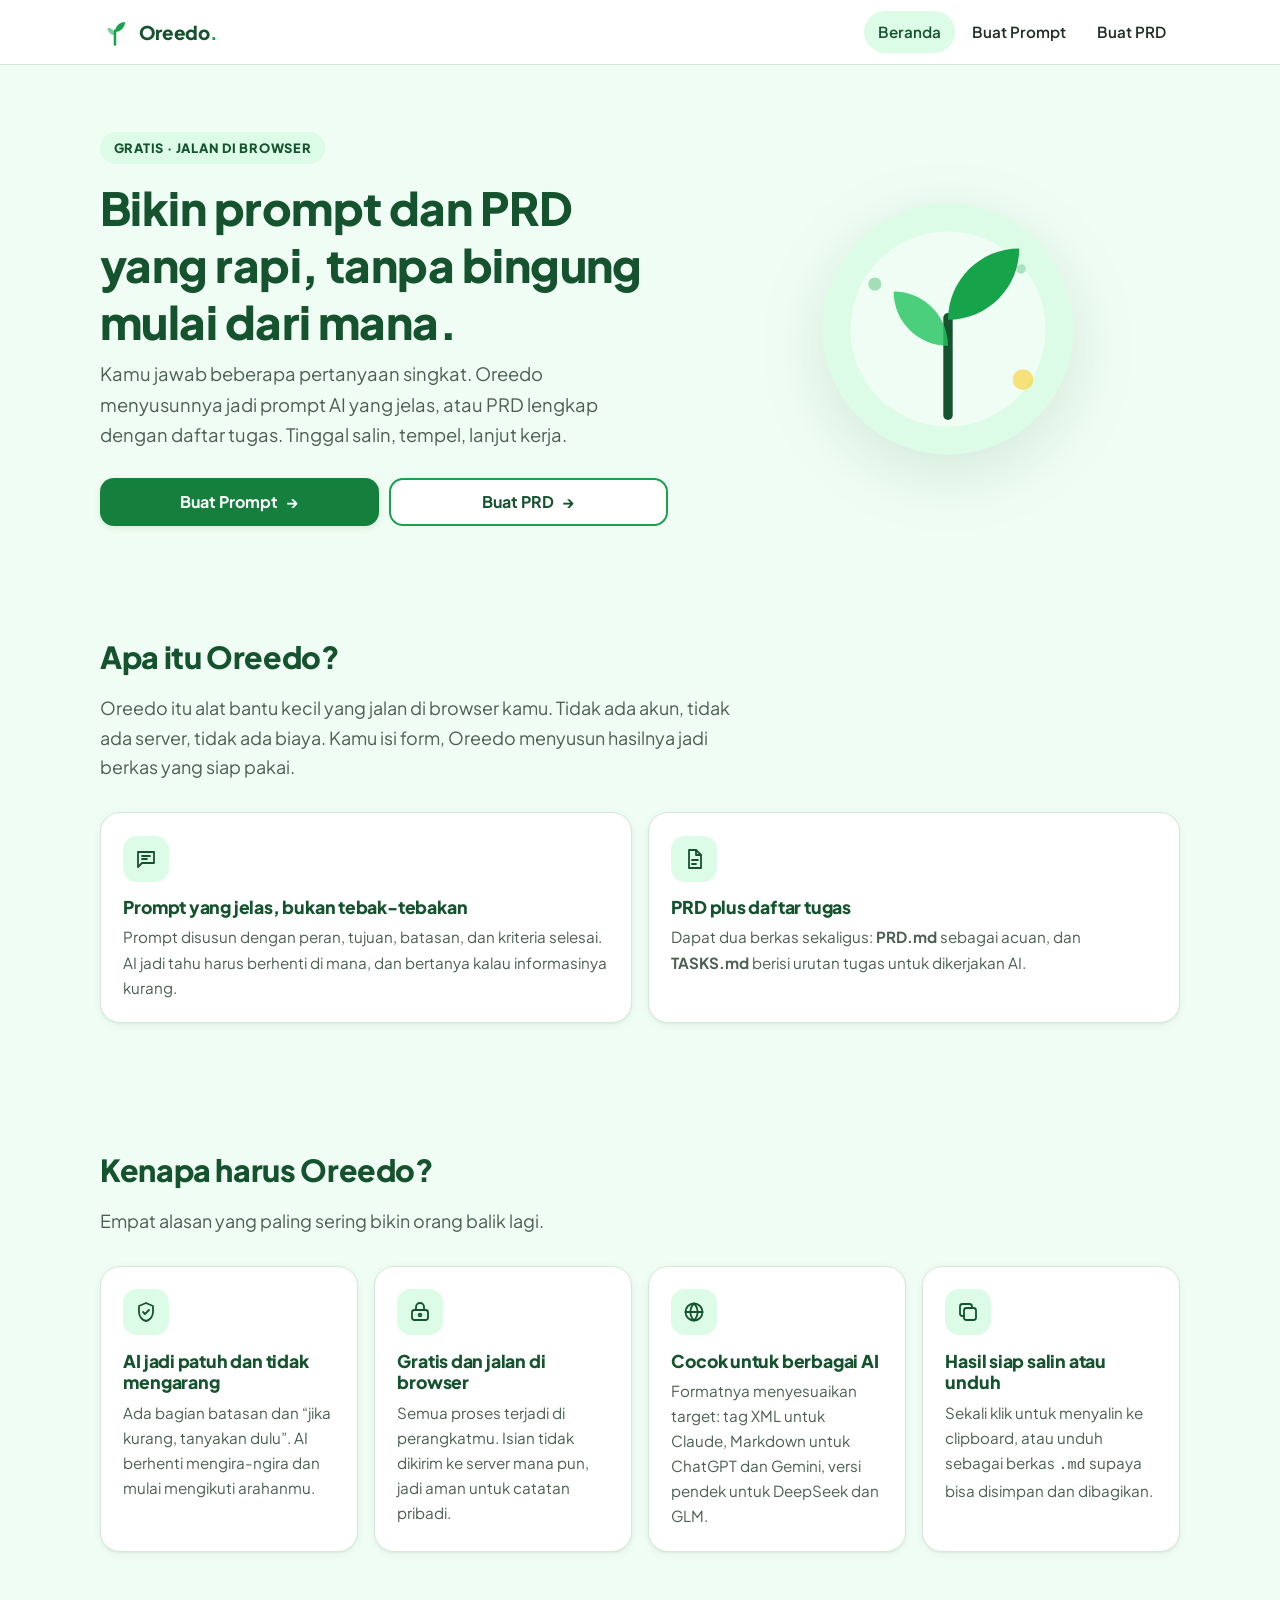
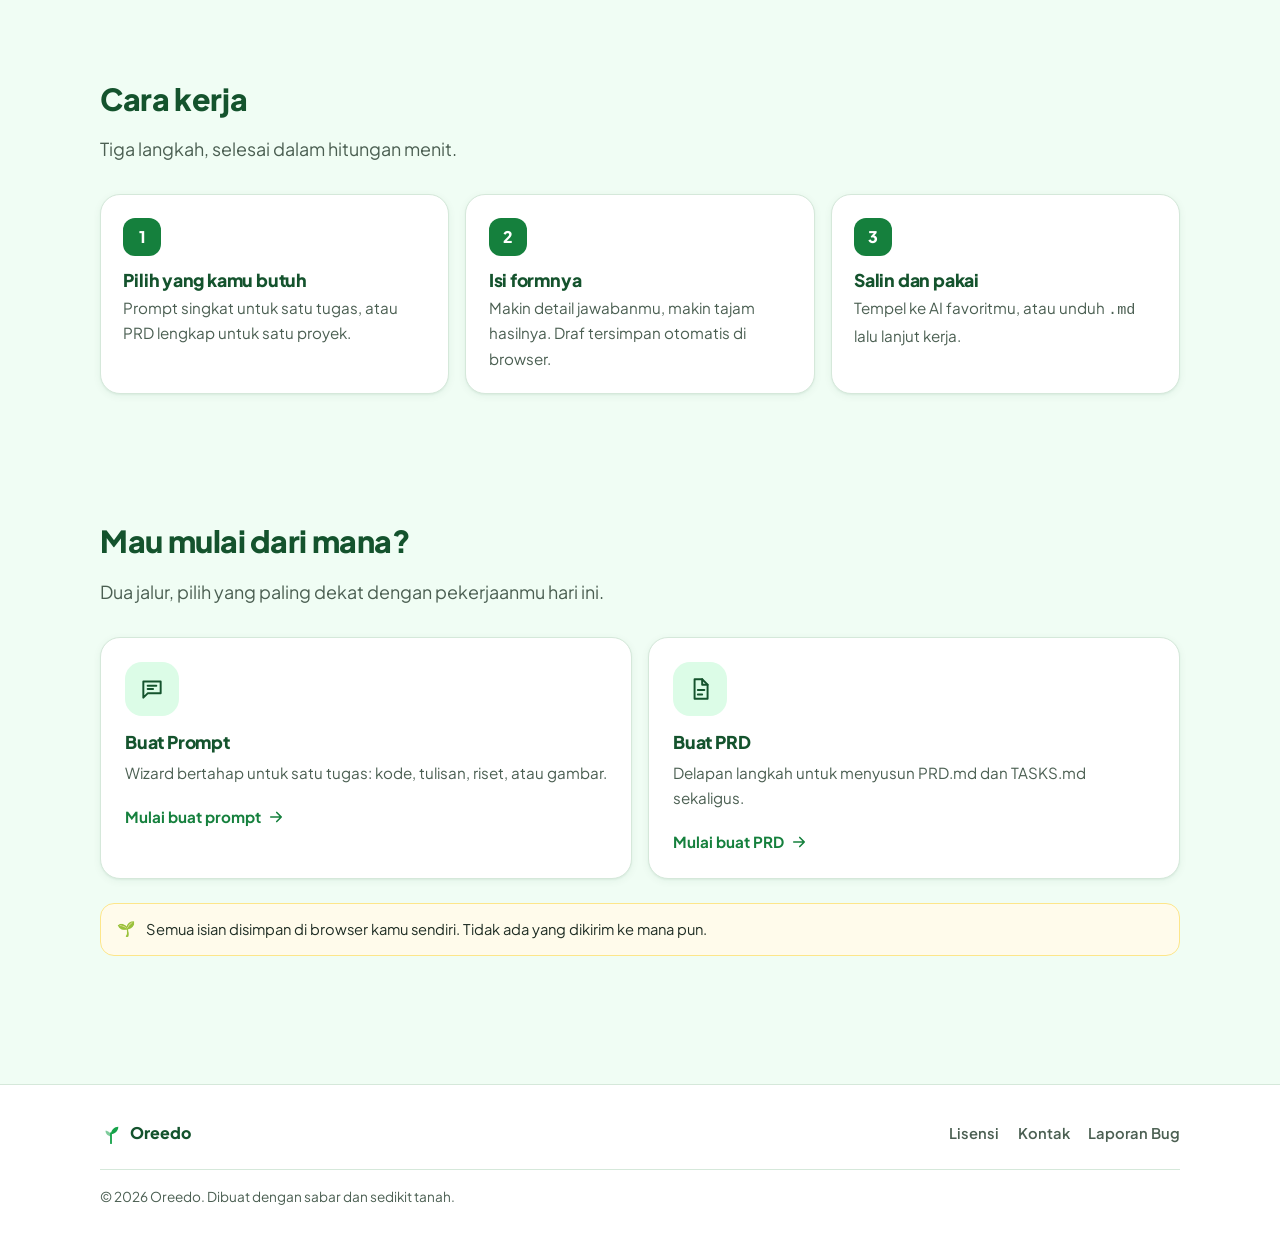
==== index.html @ cb132cd5 "Add files via upload" ====
<!DOCTYPE html>
<html lang="id">
<head>
  <meta charset="UTF-8">
  <meta name="viewport" content="width=device-width, initial-scale=1">
  <title>Oreedo — Mesin Pembuat Prompt AI &amp; PRD</title>
  <meta name="description" content="Oreedo menyusun prompt AI dan PRD lengkap dari jawaban singkatmu. Salin, tempel ke ChatGPT, Claude, Gemini, DeepSeek, atau GLM.">
  <meta name="theme-color" content="#16a34a">
  <meta property="og:title" content="Oreedo — Mesin Pembuat Prompt AI &amp; PRD">
  <meta property="og:description" content="Bikin prompt dan PRD yang rapi, tanpa bingung mulai dari mana.">
  <meta property="og:type" content="website">

  <link rel="preconnect" href="https://fonts.googleapis.com">
  <link rel="preconnect" href="https://fonts.gstatic.com" crossorigin>
  <link href="https://fonts.googleapis.com/css2?family=Plus+Jakarta+Sans:wght@400;600;700;800&display=swap" rel="stylesheet">
  <link rel="stylesheet" href="assets/css/style.css">
</head>
<body>

  <a class="skip-link" href="#main">Lewati ke konten</a>

  <header class="site-header">
    <div class="container header-inner">
      <a class="brand" href="index.html">
        <svg class="brand-mark" viewBox="0 0 24 24" aria-hidden="true" focusable="false">
          <path d="M12 22V11" fill="none" stroke="currentColor" stroke-width="2" stroke-linecap="round"/>
          <path d="M12 12c0-4.42 3.58-8 8-8 0 4.42-3.58 8-8 8Z" fill="currentColor"/>
          <path d="M12 14.5c0-3.31-2.69-6-6-6 0 3.31 2.69 6 6 6Z" fill="currentColor" opacity=".55"/>
        </svg>
        <span class="brand-name">Oreedo<span class="brand-dot">.</span></span>
      </a>

      <button class="nav-toggle" type="button" aria-expanded="false" aria-controls="site-nav" aria-label="Buka menu">
        <svg viewBox="0 0 24 24" width="22" height="22" fill="none" stroke="currentColor" stroke-width="2" stroke-linecap="round" aria-hidden="true" focusable="false">
          <path d="M4 7h16M4 12h16M4 17h16"/>
        </svg>
      </button>

      <nav class="site-nav" id="site-nav" aria-label="Navigasi utama">
        <ul>
          <li><a href="index.html" aria-current="page">Beranda</a></li>
          <li><a href="prompt.html">Buat Prompt</a></li>
          <li><a href="prd.html">Buat PRD</a></li>
        </ul>
      </nav>
    </div>
  </header>

  <main id="main">

    <!-- ============ HERO ============ -->
    <section class="hero">
      <div class="container hero-inner">
        <div>
          <span class="eyebrow">Gratis · Jalan di browser</span>
          <h1>Bikin prompt dan PRD yang rapi, tanpa bingung mulai dari mana.</h1>
          <p class="hero-sub">
            Kamu jawab beberapa pertanyaan singkat. Oreedo menyusunnya jadi prompt AI
            yang jelas, atau PRD lengkap dengan daftar tugas. Tinggal salin, tempel,
            lanjut kerja.
          </p>
          <div class="hero-actions">
            <a class="btn btn-primary" href="prompt.html">
              Buat Prompt
              <span class="btn-arrow" aria-hidden="true">→</span>
            </a>
            <a class="btn btn-secondary" href="prd.html">
              Buat PRD
              <span class="btn-arrow" aria-hidden="true">→</span>
            </a>
          </div>
        </div>

        <div class="hero-art" aria-hidden="true">
          <svg viewBox="0 0 320 320" role="presentation" focusable="false">
            <circle cx="160" cy="160" r="134" fill="#dcfce7"/>
            <circle cx="160" cy="160" r="104" fill="#ffffff" opacity=".55"/>
            <path d="M160 252V148" fill="none" stroke="#14532d" stroke-width="10" stroke-linecap="round"/>
            <path d="M160 150c0-42 34-76 76-76 0 42-34 76-76 76Z" fill="#16a34a"/>
            <path d="M160 178c0-32-26-58-58-58 0 32 26 58 58 58Z" fill="#22c55e" opacity=".8"/>
            <circle cx="240" cy="214" r="11" fill="#facc15" opacity=".55"/>
            <circle cx="82" cy="112" r="7" fill="#16a34a" opacity=".35"/>
            <circle cx="238" cy="96" r="5" fill="#16a34a" opacity=".3"/>
          </svg>
        </div>
      </div>
    </section>

    <!-- ============ APA ITU ============ -->
    <section class="section" id="apa-itu">
      <div class="container">
        <div class="section-head">
          <h2>Apa itu Oreedo?</h2>
          <p class="lead">
            Oreedo itu alat bantu kecil yang jalan di browser kamu. Tidak ada akun,
            tidak ada server, tidak ada biaya. Kamu isi form, Oreedo menyusun hasilnya
            jadi berkas yang siap pakai.
          </p>
        </div>

        <div class="grid grid-2">
          <article class="card">
            <span class="card-icon" aria-hidden="true">
              <svg viewBox="0 0 24 24" width="24" height="24" fill="none" stroke="currentColor" stroke-width="1.8" stroke-linecap="round" stroke-linejoin="round">
                <path d="M4 5h16v11H8l-4 4V5Z"/>
                <path d="M8 9h8M8 12h5"/>
              </svg>
            </span>
            <h3>Prompt yang jelas, bukan tebak-tebakan</h3>
            <p>
              Prompt disusun dengan peran, tujuan, batasan, dan kriteria selesai.
              AI jadi tahu harus berhenti di mana, dan bertanya kalau informasinya kurang.
            </p>
          </article>

          <article class="card">
            <span class="card-icon" aria-hidden="true">
              <svg viewBox="0 0 24 24" width="24" height="24" fill="none" stroke="currentColor" stroke-width="1.8" stroke-linecap="round" stroke-linejoin="round">
                <path d="M7 3h7l5 5v13H7z"/>
                <path d="M14 3v5h5"/>
                <path d="M10 13h6M10 17h4"/>
              </svg>
            </span>
            <h3>PRD plus daftar tugas</h3>
            <p>
              Dapat dua berkas sekaligus: <strong>PRD.md</strong> sebagai acuan, dan
              <strong>TASKS.md</strong> berisi urutan tugas untuk dikerjakan AI.
            </p>
          </article>
        </div>
      </div>
    </section>

    <!-- ============ KENAPA ============ -->
    <section class="section" id="kenapa">
      <div class="container">
        <div class="section-head">
          <h2>Kenapa harus Oreedo?</h2>
          <p class="lead">Empat alasan yang paling sering bikin orang balik lagi.</p>
        </div>

        <div class="grid grid-4">
          <article class="card">
            <span class="card-icon" aria-hidden="true">
              <svg viewBox="0 0 24 24" width="24" height="24" fill="none" stroke="currentColor" stroke-width="1.8" stroke-linecap="round" stroke-linejoin="round">
                <path d="M12 3l7 3v6c0 4.4-3 8.2-7 9-4-.8-7-4.6-7-9V6l7-3Z"/>
                <path d="M9 12l2 2 4-4"/>
              </svg>
            </span>
            <h3>AI jadi patuh dan tidak mengarang</h3>
            <p>
              Ada bagian batasan dan “jika kurang, tanyakan dulu”. AI berhenti mengira-ngira
              dan mulai mengikuti arahanmu.
            </p>
          </article>

          <article class="card">
            <span class="card-icon" aria-hidden="true">
              <svg viewBox="0 0 24 24" width="24" height="24" fill="none" stroke="currentColor" stroke-width="1.8" stroke-linecap="round" stroke-linejoin="round">
                <rect x="4" y="10" width="16" height="10" rx="2.5"/>
                <path d="M8 10V7a4 4 0 0 1 8 0v3"/>
                <circle cx="12" cy="15" r="1.4"/>
              </svg>
            </span>
            <h3>Gratis dan jalan di browser</h3>
            <p>
              Semua proses terjadi di perangkatmu. Isian tidak dikirim ke server mana pun,
              jadi aman untuk catatan pribadi.
            </p>
          </article>

          <article class="card">
            <span class="card-icon" aria-hidden="true">
              <svg viewBox="0 0 24 24" width="24" height="24" fill="none" stroke="currentColor" stroke-width="1.8" stroke-linecap="round" stroke-linejoin="round">
                <circle cx="12" cy="12" r="8.5"/>
                <path d="M3.5 12h17M12 3.5c2.4 2.4 3.6 5.4 3.6 8.5S14.4 18.1 12 20.5c-2.4-2.4-3.6-5.4-3.6-8.5S9.6 5.9 12 3.5Z"/>
              </svg>
            </span>
            <h3>Cocok untuk berbagai AI</h3>
            <p>
              Formatnya menyesuaikan target: tag XML untuk Claude, Markdown untuk ChatGPT
              dan Gemini, versi pendek untuk DeepSeek dan GLM.
            </p>
          </article>

          <article class="card">
            <span class="card-icon" aria-hidden="true">
              <svg viewBox="0 0 24 24" width="24" height="24" fill="none" stroke="currentColor" stroke-width="1.8" stroke-linecap="round" stroke-linejoin="round">
                <rect x="8" y="8" width="12" height="12" rx="2.5"/>
                <path d="M16 8V6.5A2.5 2.5 0 0 0 13.5 4H6.5A2.5 2.5 0 0 0 4 6.5v7A2.5 2.5 0 0 0 6.5 16H8"/>
              </svg>
            </span>
            <h3>Hasil siap salin atau unduh</h3>
            <p>
              Sekali klik untuk menyalin ke clipboard, atau unduh sebagai berkas
              <code>.md</code> supaya bisa disimpan dan dibagikan.
            </p>
          </article>
        </div>
      </div>
    </section>

    <!-- ============ CARA KERJA ============ -->
    <section class="section" id="cara-kerja">
      <div class="container">
        <div class="section-head">
          <h2>Cara kerja</h2>
          <p class="lead">Tiga langkah, selesai dalam hitungan menit.</p>
        </div>

        <ol class="steps">
          <li class="step">
            <span class="step-num" aria-hidden="true">1</span>
            <h3>Pilih yang kamu butuh</h3>
            <p>Prompt singkat untuk satu tugas, atau PRD lengkap untuk satu proyek.</p>
          </li>
          <li class="step">
            <span class="step-num" aria-hidden="true">2</span>
            <h3>Isi formnya</h3>
            <p>Makin detail jawabanmu, makin tajam hasilnya. Draf tersimpan otomatis di browser.</p>
          </li>
          <li class="step">
            <span class="step-num" aria-hidden="true">3</span>
            <h3>Salin dan pakai</h3>
            <p>Tempel ke AI favoritmu, atau unduh <code>.md</code> lalu lanjut kerja.</p>
          </li>
        </ol>
      </div>
    </section>

    <!-- ============ PILIHAN ============ -->
    <section class="section" id="mulai">
      <div class="container">
        <div class="section-head">
          <h2>Mau mulai dari mana?</h2>
          <p class="lead">Dua jalur, pilih yang paling dekat dengan pekerjaanmu hari ini.</p>
        </div>

        <div class="grid grid-2">
          <a class="choice-card" href="prompt.html">
            <span class="choice-icon" aria-hidden="true">
              <svg viewBox="0 0 24 24" width="26" height="26" fill="none" stroke="currentColor" stroke-width="1.8" stroke-linecap="round" stroke-linejoin="round">
                <path d="M4 5h16v11H8l-4 4V5Z"/>
                <path d="M8 9h8M8 12h5"/>
              </svg>
            </span>
            <h3>Buat Prompt</h3>
            <p>Wizard bertahap untuk satu tugas: kode, tulisan, riset, atau gambar.</p>
            <span class="choice-cta">
              Mulai buat prompt
              <svg viewBox="0 0 24 24" width="18" height="18" fill="none" stroke="currentColor" stroke-width="2.2" stroke-linecap="round" stroke-linejoin="round" aria-hidden="true">
                <path d="M5 12h14M13 6l6 6-6 6"/>
              </svg>
            </span>
          </a>

          <a class="choice-card" href="prd.html">
            <span class="choice-icon" aria-hidden="true">
              <svg viewBox="0 0 24 24" width="26" height="26" fill="none" stroke="currentColor" stroke-width="1.8" stroke-linecap="round" stroke-linejoin="round">
                <path d="M7 3h7l5 5v13H7z"/>
                <path d="M14 3v5h5"/>
                <path d="M10 13h6M10 17h4"/>
              </svg>
            </span>
            <h3>Buat PRD</h3>
            <p>Delapan langkah untuk menyusun PRD.md dan TASKS.md sekaligus.</p>
            <span class="choice-cta">
              Mulai buat PRD
              <svg viewBox="0 0 24 24" width="18" height="18" fill="none" stroke="currentColor" stroke-width="2.2" stroke-linecap="round" stroke-linejoin="round" aria-hidden="true">
                <path d="M5 12h14M13 6l6 6-6 6"/>
              </svg>
            </span>
          </a>
        </div>

        <div class="notice notice-info mt-2">
          <span class="notice-icon" aria-hidden="true">🌱</span>
          <p>
            Semua isian disimpan di browser kamu sendiri. Tidak ada yang dikirim ke mana pun.
          </p>
        </div>
      </div>
    </section>

  </main>

  <footer class="site-footer">
    <div class="container footer-inner">
      <span class="footer-brand">
        <svg class="brand-mark" viewBox="0 0 24 24" aria-hidden="true" focusable="false">
          <path d="M12 22V11" fill="none" stroke="currentColor" stroke-width="2" stroke-linecap="round"/>
          <path d="M12 12c0-4.42 3.58-8 8-8 0 4.42-3.58 8-8 8Z" fill="currentColor"/>
          <path d="M12 14.5c0-3.31-2.69-6-6-6 0 3.31 2.69 6 6 6Z" fill="currentColor" opacity=".55"/>
        </svg>
        Oreedo
      </span>

      <ul class="footer-links">
        <li><a href="lisensi.html">Lisensi</a></li>
        <li><a href="kontak.html">Kontak</a></li>
        <li><a href="bug.html">Laporan Bug</a></li>
      </ul>

      <p class="footer-meta">
        &copy; <span data-year>2025</span> Oreedo. Dibuat dengan sabar dan sedikit tanah.
      </p>
    </div>
  </footer>

  <script src="assets/js/common.js" defer></script>
</body>
</html>
---- assets/css/style.css ----
/* =========================================================
   Oreedo — assets/css/style.css
   Satu stylesheet untuk seluruh halaman.
   ========================================================= */

/* ---------- 1. Token ---------- */
:root {
  /* Palet */
  --green: #16a34a;
  --green-dark: #14532d;
  --green-deep: #15803d;      /* hijau untuk latar tombol (kontras teks putih) */
  --green-light: #dcfce7;
  --bg: #f0fdf4;
  --white: #ffffff;
  --text: #1f2d24;
  --cream: #fffbeb;

  /* Turunan */
  --text-muted: #4b5f52;
  --border: #d5e8da;
  --border-strong: #b9dcc4;
  --danger: #b91c1c;
  --warn-bg: #fff7ed;
  --warn-border: #fed7aa;
  --warn-text: #7c2d12;

  /* Bayangan kehijauan */
  --shadow-sm: 0 1px 2px rgba(20, 83, 45, .06), 0 2px 8px rgba(20, 83, 45, .06);
  --shadow-md: 0 4px 10px rgba(20, 83, 45, .08), 0 10px 26px rgba(20, 83, 45, .10);
  --shadow-lg: 0 10px 24px rgba(20, 83, 45, .12), 0 26px 48px rgba(20, 83, 45, .12);

  /* Sudut & gerak */
  --radius-sm: 10px;
  --radius: 14px;
  --radius-lg: 20px;
  --radius-pill: 999px;
  --ease: 200ms ease;

  /* Tata letak */
  --max: 1120px;
  --header-h: 64px;

  --font: "Plus Jakarta Sans", "Nunito", system-ui, -apple-system,
          "Segoe UI", Roboto, "Helvetica Neue", Arial, sans-serif;
  --mono: ui-monospace, SFMono-Regular, Menlo, Consolas, "Liberation Mono", monospace;
}

/* ---------- 2. Reset & dasar ---------- */
*, *::before, *::after { box-sizing: border-box; }

html {
  -webkit-text-size-adjust: 100%;
  scroll-behavior: smooth;
}

body {
  margin: 0;
  font-family: var(--font);
  font-size: 16px;
  line-height: 1.65;
  color: var(--text);
  background: var(--bg);
  -webkit-font-smoothing: antialiased;
  -moz-osx-font-smoothing: grayscale;
  overflow-wrap: break-word;
}

img, svg { max-width: 100%; }
img { height: auto; }

h1, h2, h3, h4 {
  margin: 0 0 .55em;
  color: var(--green-dark);
  font-weight: 800;
  line-height: 1.25;
  letter-spacing: -.012em;
}
h1 { font-size: clamp(1.75rem, 5.2vw, 2.85rem); }
h2 { font-size: clamp(1.35rem, 3.4vw, 1.9rem); }
h3 { font-size: 1.1rem; }
h4 { font-size: 1rem; }

p { margin: 0 0 1em; }
p:last-child { margin-bottom: 0; }

a {
  color: var(--green-deep);
  text-decoration: underline;
  text-decoration-thickness: 1px;
  text-decoration-color: rgba(22, 163, 74, .4);
  text-underline-offset: 3px;
  transition: color var(--ease), text-decoration-color var(--ease);
}
a:hover { text-decoration-color: currentColor; }

ul, ol { margin: 0 0 1em; padding-left: 1.25em; }

hr {
  border: 0;
  border-top: 1px solid var(--border);
  margin: 2rem 0;
}

:focus-visible {
  outline: 3px solid var(--green);
  outline-offset: 3px;
  border-radius: 6px;
}

::selection {
  background: var(--green-light);
  color: var(--green-dark);
}

/* ---------- 3. Utilitas ---------- */
.container {
  width: 100%;
  max-width: var(--max);
  margin: 0 auto;
  padding: 0 20px;
}
@media (max-width: 420px) {
  .container { padding: 0 16px; }
}

.sr-only {
  position: absolute;
  width: 1px; height: 1px;
  padding: 0; margin: -1px;
  overflow: hidden;
  clip: rect(0 0 0 0);
  white-space: nowrap;
  border: 0;
}

.skip-link {
  position: absolute;
  left: 12px;
  top: -60px;
  z-index: 999;
  padding: .7rem 1.1rem;
  background: var(--green-deep);
  color: #fff;
  font-weight: 700;
  border-radius: var(--radius-sm);
  text-decoration: none;
  transition: top var(--ease);
}
.skip-link:focus {
  top: 12px;
  color: #fff;
}

.text-center { text-align: center; }
.text-muted { color: var(--text-muted); }
.lead {
  font-size: clamp(1rem, 2.1vw, 1.12rem);
  color: var(--text-muted);
  max-width: 62ch;
}
.mt-0 { margin-top: 0; }
.mt-1 { margin-top: .75rem; }
.mt-2 { margin-top: 1.5rem; }
.mb-0 { margin-bottom: 0; }
.mb-1 { margin-bottom: .75rem; }
.mb-2 { margin-bottom: 1.5rem; }
.stack > * + * { margin-top: 1rem; }
.hidden { display: none !important; }

/* ---------- 4. Header & navigasi ---------- */
.site-header {
  position: sticky;
  top: 0;
  z-index: 80;
  background: rgba(255, 255, 255, .92);
  backdrop-filter: saturate(140%) blur(10px);
  -webkit-backdrop-filter: saturate(140%) blur(10px);
  border-bottom: 1px solid var(--border);
}

.header-inner {
  display: flex;
  align-items: center;
  justify-content: space-between;
  gap: 16px;
  min-height: var(--header-h);
}

.brand {
  display: inline-flex;
  align-items: center;
  gap: .55rem;
  font-size: 1.18rem;
  font-weight: 800;
  letter-spacing: -.02em;
  color: var(--green-dark);
  text-decoration: none;
  padding: .25rem 0;
  transition: transform var(--ease);
}
.brand:hover { transform: translateY(-1px); }

.brand-mark {
  width: 30px;
  height: 30px;
  flex: none;
  color: var(--green);
}
.brand-name { line-height: 1; }
.brand-dot { color: var(--green); }

.site-nav ul {
  display: flex;
  align-items: center;
  gap: .25rem;
  list-style: none;
  margin: 0;
  padding: 0;
}
.site-nav a {
  display: block;
  padding: .5rem .85rem;
  border-radius: var(--radius-pill);
  color: var(--text);
  font-size: .95rem;
  font-weight: 600;
  text-decoration: none;
  transition: background-color var(--ease), color var(--ease), transform var(--ease);
}
.site-nav a:hover {
  background: var(--green-light);
  color: var(--green-dark);
  transform: translateY(-1px);
}
.site-nav a[aria-current="page"] {
  background: var(--green-light);
  color: var(--green-dark);
}

.nav-toggle {
  display: none;
  align-items: center;
  justify-content: center;
  width: 44px;
  height: 44px;
  padding: 0;
  border: 1.5px solid var(--border);
  border-radius: 12px;
  background: var(--white);
  color: var(--green-dark);
  cursor: pointer;
  transition: background-color var(--ease), border-color var(--ease), transform var(--ease);
}
.nav-toggle:hover { background: var(--green-light); border-color: var(--green); }
.nav-toggle:active { transform: scale(.95); }

@media (max-width: 760px) {
  .nav-toggle { display: inline-flex; }

  .site-nav {
    position: absolute;
    top: 100%;
    left: 0;
    right: 0;
    display: none;
    padding: .6rem 16px 1rem;
    background: var(--white);
    border-bottom: 1px solid var(--border);
    box-shadow: var(--shadow-md);
  }
  .site-nav.is-open { display: block; }
  .site-nav ul { flex-direction: column; align-items: stretch; gap: .15rem; }
  .site-nav a { padding: .75rem .9rem; border-radius: 12px; font-size: 1rem; }
}

/* ---------- 5. Tombol ---------- */
.btn {
  position: relative;
  display: inline-flex;
  align-items: center;
  justify-content: center;
  gap: .5rem;
  padding: .8rem 1.35rem;
  font-family: inherit;
  font-size: 1rem;
  font-weight: 700;
  line-height: 1.2;
  text-align: center;
  text-decoration: none;
  border: 2px solid transparent;
  border-radius: var(--radius);
  background: var(--green-deep);
  color: #fff;
  cursor: pointer;
  box-shadow: 0 2px 6px rgba(20, 83, 45, .12);
  transition: transform var(--ease), box-shadow var(--ease),
              background-color var(--ease), border-color var(--ease),
              color var(--ease);
}
.btn:hover {
  transform: translateY(-2px);
  box-shadow: var(--shadow-md);
}
.btn:active {
  transform: translateY(0) scale(.97);
  box-shadow: var(--shadow-sm);
}
.btn:focus-visible {
  outline: 3px solid var(--green);
  outline-offset: 3px;
}
.btn[disabled],
.btn[aria-disabled="true"] {
  opacity: .5;
  cursor: not-allowed;
  transform: none;
  box-shadow: none;
}

.btn-arrow {
  display: inline-block;
  transition: transform var(--ease);
}
.btn-primary:hover .btn-arrow,
.btn-primary:focus-visible .btn-arrow {
  transform: translateX(4px);
}

.btn-secondary {
  background-color: var(--white);
  background-image: linear-gradient(var(--green-light), var(--green-light));
  background-repeat: no-repeat;
  background-position: left center;
  background-size: 0% 100%;
  color: var(--green-dark);
  border-color: var(--green);
  box-shadow: none;
  transition: transform var(--ease), box-shadow var(--ease),
              background-size 300ms ease, color var(--ease);
}
.btn-secondary:hover {
  background-size: 100% 100%;
  box-shadow: var(--shadow-md);
}

.btn-ghost {
  background: transparent;
  color: var(--green-dark);
  box-shadow: none;
}
.btn-ghost:hover {
  background: var(--green-light);
  box-shadow: none;
}

.btn-sm {
  padding: .52rem .9rem;
  font-size: .875rem;
  border-radius: 11px;
  gap: .35rem;
}

.btn-block { width: 100%; }

.btn-group,
.hero-actions,
.toolbar {
  display: flex;
  flex-wrap: wrap;
  gap: .65rem;
}

/* ---------- 6. Kartu ---------- */
.card {
  background: var(--white);
  border: 1px solid var(--border);
  border-radius: var(--radius-lg);
  padding: 1.4rem;
  box-shadow: var(--shadow-sm);
  transition: transform var(--ease), box-shadow var(--ease), border-color var(--ease);
}

.card h3 { margin-bottom: .4rem; }
.card p { color: var(--text-muted); font-size: .95rem; }

.card-icon {
  display: inline-grid;
  place-items: center;
  width: 46px;
  height: 46px;
  margin-bottom: .9rem;
  border-radius: var(--radius);
  background: var(--green-light);
  color: var(--green-dark);
  transition: transform var(--ease);
}

@keyframes oreedo-wiggle {
  0%, 100% { transform: rotate(0deg); }
  25%      { transform: rotate(-8deg); }
  75%      { transform: rotate(8deg); }
}

.choice-card {
  display: flex;
  flex-direction: column;
  gap: .45rem;
  padding: 1.5rem;
  color: inherit;
  text-decoration: none;
  background: var(--white);
  border: 1.5px solid var(--border);
  border-radius: var(--radius-lg);
  box-shadow: var(--shadow-sm);
  transition: transform var(--ease), box-shadow var(--ease), border-color var(--ease);
}
.choice-card h3 { margin: 0; }
.choice-card p {
  margin: 0;
  color: var(--text-muted);
  font-size: .95rem;
}
.choice-card .choice-icon {
  display: inline-grid;
  place-items: center;
  width: 54px;
  height: 54px;
  margin-bottom: .5rem;
  border-radius: 17px;
  background: var(--green-light);
  color: var(--green-dark);
  transform-origin: 50% 60%;
}
.choice-card .choice-cta {
  display: inline-flex;
  align-items: center;
  gap: .4rem;
  margin-top: .75rem;
  font-weight: 700;
  font-size: .95rem;
  color: var(--green-deep);
}
.choice-card .choice-cta svg { transition: transform var(--ease); }

.choice-card:hover,
.choice-card:focus-visible {
  transform: translateY(-4px);
  border-color: var(--green);
  box-shadow: var(--shadow-lg);
}
.choice-card:hover .choice-icon,
.choice-card:focus-visible .choice-icon {
  animation: oreedo-wiggle 600ms ease-in-out;
}
.choice-card:hover .choice-cta svg,
.choice-card:focus-visible .choice-cta svg {
  transform: translateX(4px);
}

/* ---------- 7. Grid ---------- */
.grid { display: grid; gap: 1rem; }
.grid-2, .grid-4 { grid-template-columns: 1fr; }

@media (min-width: 640px) {
  .grid-2 { grid-template-columns: repeat(2, minmax(0, 1fr)); }
  .grid-4 { grid-template-columns: repeat(2, minmax(0, 1fr)); }
}
@media (min-width: 980px) {
  .grid-4 { grid-template-columns: repeat(4, minmax(0, 1fr)); }
}

/* ---------- 8. Seksi & hero ---------- */
.section { padding: clamp(2.4rem, 6vw, 4rem) 0; }
.section-tight { padding: clamp(1.6rem, 4vw, 2.4rem) 0; }

.section-head {
  max-width: 660px;
  margin-bottom: 1.9rem;
}
.section-head p { color: var(--text-muted); margin-bottom: 0; }

.hero { padding: clamp(2.2rem, 6.5vw, 4.2rem) 0 clamp(2rem, 5vw, 3rem); }

.hero-inner {
  display: grid;
  gap: 2rem;
  align-items: center;
}
@media (min-width: 900px) {
  .hero-inner { grid-template-columns: 1.1fr .9fr; gap: 3rem; }
}

.hero h1 { margin-bottom: .6rem; }
.hero-sub {
  font-size: clamp(1rem, 2.2vw, 1.15rem);
  color: var(--text-muted);
  max-width: 54ch;
}
.hero-actions { margin-top: 1.7rem; }
.hero-actions .btn { flex: 1 1 200px; }

.hero-art {
  max-width: 380px;
  margin: 0 auto;
  filter: drop-shadow(0 18px 32px rgba(20, 83, 45, .12));
}
.hero-art svg { width: 100%; height: auto; display: block; }
@media (max-width: 899px) {
  .hero-art { max-width: 260px; }
}

.eyebrow {
  display: inline-block;
  margin-bottom: .9rem;
  padding: .35rem .85rem;
  font-size: .8rem;
  font-weight: 800;
  letter-spacing: .06em;
  text-transform: uppercase;
  color: var(--green-dark);
  background: var(--green-light);
  border-radius: var(--radius-pill);
}

/* ---------- 9. Langkah ---------- */
.steps {
  display: grid;
  gap: 1rem;
  margin: 0;
  padding: 0;
  list-style: none;
}
@media (min-width: 820px) {
  .steps { grid-template-columns: repeat(3, minmax(0, 1fr)); }
}
.step {
  padding: 1.4rem;
  background: var(--white);
  border: 1px solid var(--border);
  border-radius: var(--radius-lg);
  box-shadow: var(--shadow-sm);
  transition: transform var(--ease), box-shadow var(--ease), border-color var(--ease);
}
.step:hover {
  transform: translateY(-2px);
  border-color: var(--border-strong);
  box-shadow: var(--shadow-md);
}
.step-num {
  display: inline-grid;
  place-items: center;
  width: 38px;
  height: 38px;
  margin-bottom: .8rem;
  font-weight: 800;
  color: #fff;
  background: var(--green-deep);
  border-radius: 12px;
}
.step h3 { margin-bottom: .3rem; }
.step p { color: var(--text-muted); font-size: .95rem; }

/* ---------- 10. Form ---------- */
.form-grid {
  display: grid;
  gap: 1.15rem;
}

.field {
  display: flex;
  flex-direction: column;
  gap: .38rem;
}

.field > label,
.field-label {
  font-weight: 700;
  font-size: .97rem;
  color: var(--green-dark);
}

.req { color: var(--danger); font-weight: 800; }

.hint {
  font-size: .855rem;
  line-height: 1.55;
  color: var(--text-muted);
}

.input,
.textarea,
.select {
  width: 100%;
  padding: .72rem .85rem;
  font-family: inherit;
  font-size: 1rem;
  line-height: 1.55;
  color: var(--text);
  background: var(--white);
  border: 1.5px solid var(--border);
  border-radius: 12px;
  transition: border-color var(--ease), box-shadow var(--ease), background-color var(--ease);
}
.input::placeholder,
.textarea::placeholder { color: #8fa398; }

.input:hover,
.textarea:hover,
.select:hover { border-color: var(--border-strong); }

.input:focus,
.textarea:focus,
.select:focus {
  outline: none;
  border-color: var(--green);
  box-shadow: 0 0 0 4px rgba(22, 163, 74, .16);
}

.textarea {
  min-height: 110px;
  resize: vertical;
}
.textarea-tall { min-height: 160px; }

.select {
  appearance: none;
  -webkit-appearance: none;
  padding-right: 2.4rem;
  background-image: url("data:image/svg+xml,%3Csvg xmlns='http://www.w3.org/2000/svg' viewBox='0 0 24 24' fill='none' stroke='%2314532d' stroke-width='2' stroke-linecap='round' stroke-linejoin='round'%3E%3Cpath d='M6 9l6 6 6-6'/%3E%3C/svg%3E");
  background-repeat: no-repeat;
  background-position: right .8rem center;
  background-size: 18px 18px;
}

.field.has-error .input,
.field.has-error .textarea,
.field.has-error .select {
  border-color: var(--danger);
  box-shadow: 0 0 0 4px rgba(185, 28, 28, .12);
}
.field-error {
  font-size: .85rem;
  font-weight: 600;
  color: var(--danger);
}

/* Chip pilihan (radio/checkbox bergaya kartu) */
.chip-grid {
  display: grid;
  grid-template-columns: repeat(2, minmax(0, 1fr));
  gap: .6rem;
}
@media (min-width: 640px) {
  .chip-grid { grid-template-columns: repeat(4, minmax(0, 1fr)); }
}
.chip-grid.cols-2 { grid-template-columns: repeat(2, minmax(0, 1fr)); }
.chip-grid.cols-3 { grid-template-columns: repeat(2, minmax(0, 1fr)); }
@media (min-width: 640px) {
  .chip-grid.cols-3 { grid-template-columns: repeat(3, minmax(0, 1fr)); }
}

.chip { position: relative; display: block; }
.chip input {
  position: absolute;
  inset: 0;
  width: 100%;
  height: 100%;
  margin: 0;
  opacity: 0;
  cursor: pointer;
}
.chip .chip-face {
  display: flex;
  align-items: center;
  justify-content: center;
  gap: .4rem;
  min-height: 100%;
  padding: .75rem .55rem;
  font-size: .9rem;
  font-weight: 700;
  text-align: center;
  color: var(--text-muted);
  background: var(--white);
  border: 1.5px solid var(--border);
  border-radius: var(--radius);
  transition: transform var(--ease), border-color var(--ease),
              background-color var(--ease), color var(--ease), box-shadow var(--ease);
}
.chip:hover .chip-face {
  transform: translateY(-2px);
  border-color: var(--green);
  color: var(--green-dark);
  box-shadow: var(--shadow-sm);
}
.chip input:checked + .chip-face {
  color: var(--green-dark);
  background: var(--green-light);
  border-color: var(--green);
  box-shadow: var(--shadow-sm);
}
.chip input:focus-visible + .chip-face {
  outline: 3px solid var(--green);
  outline-offset: 2px;
}

/* ---------- 11. Wizard ---------- */
.wizard { display: grid; gap: 1.25rem; }

.wizard-progress {
  display: grid;
  gap: .45rem;
}
.progress-track {
  height: 9px;
  background: var(--green-light);
  border-radius: var(--radius-pill);
  overflow: hidden;
}
.progress-fill {
  width: 0;
  height: 100%;
  background: linear-gradient(90deg, #22c55e, var(--green-deep));
  border-radius: var(--radius-pill);
  transition: width 320ms ease;
}
.progress-meta {
  display: flex;
  flex-wrap: wrap;
  gap: .25rem 1rem;
  justify-content: space-between;
  font-size: .85rem;
  font-weight: 600;
  color: var(--text-muted);
}

@keyframes oreedo-fade-in {
  from { opacity: 0; transform: translateY(8px); }
  to   { opacity: 1; transform: none; }
}

.step-panel { display: none; }
.step-panel.is-active {
  display: block;
  animation: oreedo-fade-in 260ms ease both;
}

.step-panel .step-title {
  margin-bottom: .2rem;
  font-size: 1.25rem;
}
.step-panel .step-desc {
  margin-bottom: 1.3rem;
  color: var(--text-muted);
  font-size: .95rem;
}

.wizard-nav {
  display: flex;
  flex-wrap: wrap;
  align-items: center;
  gap: .6rem;
  margin-top: 1.4rem;
  padding-top: 1.2rem;
  border-top: 1px solid var(--border);
}
.wizard-nav .spacer { flex: 1 1 auto; }

/* ---------- 12. Tab ---------- */
.tabs {
  display: flex;
  flex-wrap: wrap;
  gap: .4rem;
  margin-bottom: 1rem;
  padding-bottom: .55rem;
  border-bottom: 1px solid var(--border);
}
.tab {
  padding: .55rem 1.05rem;
  font-family: inherit;
  font-size: .93rem;
  font-weight: 700;
  color: var(--text-muted);
  background: transparent;
  border: 1.5px solid transparent;
  border-radius: var(--radius-pill);
  cursor: pointer;
  transition: background-color var(--ease), color var(--ease), transform var(--ease);
}
.tab:hover {
  color: var(--green-dark);
  background: var(--green-light);
  transform: translateY(-1px);
}
.tab[aria-selected="true"] {
  color: #fff;
  background: var(--green-deep);
  border-color: var(--green-deep);
}
.tab-panel { display: none; }
.tab-panel.is-active {
  display: block;
  animation: oreedo-fade-in 220ms ease both;
}

/* ---------- 13. Output ---------- */
.output {
  background: var(--white);
  border: 1px solid var(--border);
  border-radius: var(--radius);
  box-shadow: var(--shadow-sm);
  overflow: hidden;
}
.output-head {
  display: flex;
  flex-wrap: wrap;
  align-items: center;
  justify-content: space-between;
  gap: .5rem;
  padding: .7rem .9rem;
  background: var(--green-light);
  border-bottom: 1px solid var(--border);
}
.output-title {
  font-size: .9rem;
  font-weight: 800;
  color: var(--green-dark);
  margin: 0;
}
.output pre {
  margin: 0;
  padding: 1rem;
  max-height: 62vh;
  overflow: auto;
  font-family: var(--mono);
  font-size: .84rem;
  line-height: 1.65;
  color: var(--text);
  white-space: pre-wrap;
  word-break: break-word;
  tab-size: 2;
}
.output-empty {
  padding: 1.5rem 1rem;
  font-size: .92rem;
  color: var(--text-muted);
  text-align: center;
}

/* ---------- 14. Notices, badge, checker ---------- */
.notice {
  display: flex;
  gap: .7rem;
  align-items: flex-start;
  padding: .85rem 1rem;
  font-size: .92rem;
  line-height: 1.6;
  color: var(--text);
  background: var(--white);
  border: 1px solid var(--border);
  border-radius: var(--radius);
}
.notice-icon { flex: none; line-height: 1.4; }
.notice p { margin: 0; }

.notice-info { background: var(--cream); border-color: #fde68a; }
.notice-warn { background: var(--warn-bg); border-color: var(--warn-border); color: var(--warn-text); }
.notice-ok   { background: var(--green-light); border-color: #bbf7d0; color: var(--green-dark); }

.badge {
  display: inline-flex;
  align-items: center;
  gap: .3rem;
  padding: .2rem .6rem;
  font-size: .76rem;
  font-weight: 800;
  letter-spacing: .03em;
  color: var(--green-dark);
  background: var(--green-light);
  border-radius: var(--radius-pill);
}
.badge-warn { color: var(--warn-text); background: var(--warn-bg); border: 1px solid var(--warn-border); }
.badge-ok   { color: #fff; background: var(--green-deep); }

.check-list {
  display: grid;
  gap: .45rem;
  margin: .6rem 0 0;
  padding: 0;
  list-style: none;
}
.check-list li {
  display: flex;
  align-items: flex-start;
  gap: .5rem;
  font-size: .89rem;
  line-height: 1.5;
  color: var(--text-muted);
}
.check-list li::before {
  content: "•";
  flex: none;
  font-weight: 800;
  color: var(--border-strong);
}
.check-list li.is-bad { color: var(--warn-text); }
.check-list li.is-bad::before { content: "!"; color: #d97706; }
.check-list li.is-good { color: var(--green-dark); }
.check-list li.is-good::before { content: "✓"; color: var(--green-deep); }

/* ---------- 15. Toast ---------- */
.toast {
  position: fixed;
  left: 50%;
  bottom: 24px;
  z-index: 200;
  max-width: calc(100vw - 32px);
  padding: .75rem 1.2rem;
  font-size: .92rem;
  font-weight: 700;
  text-align: center;
  color: #fff;
  background: var(--green-dark);
  border-radius: var(--radius-pill);
  box-shadow: var(--shadow-lg);
  opacity: 0;
  pointer-events: none;
  transform: translate(-50%, 16px);
  transition: opacity var(--ease), transform var(--ease);
}
.toast.is-visible {
  opacity: 1;
  transform: translate(-50%, 0);
}

/* ---------- 16. Footer ---------- */
.site-footer {
  margin-top: clamp(2.5rem, 6vw, 4rem);
  padding: 2.2rem 0;
  background: var(--white);
  border-top: 1px solid var(--border);
}
.footer-inner {
  display: flex;
  flex-wrap: wrap;
  gap: 1rem 1.5rem;
  align-items: center;
  justify-content: space-between;
}
.footer-brand {
  display: inline-flex;
  align-items: center;
  gap: .5rem;
  font-weight: 800;
  color: var(--green-dark);
}
.footer-brand .brand-mark { width: 22px; height: 22px; }

.footer-links {
  display: flex;
  flex-wrap: wrap;
  gap: .35rem 1.15rem;
  margin: 0;
  padding: 0;
  list-style: none;
}
.footer-links a {
  font-size: .92rem;
  font-weight: 600;
  color: var(--text-muted);
  text-decoration: none;
  transition: color var(--ease);
}
.footer-links a:hover { color: var(--green-deep); text-decoration: underline; }

.footer-meta {
  width: 100%;
  margin-top: .4rem;
  padding-top: 1rem;
  border-top: 1px solid var(--border);
  font-size: .85rem;
  color: var(--text-muted);
}

/* ---------- 17. Halaman info (lisensi, kontak, bug, 404) ---------- */
.page-head {
  padding: clamp(1.8rem, 5vw, 3rem) 0 1.2rem;
}
.page-head p { color: var(--text-muted); max-width: 62ch; }

.prose { max-width: 72ch; }
.prose h2 { margin-top: 2rem; }
.prose h3 { margin-top: 1.5rem; }
.prose ul li { margin-bottom: .35rem; }

.pre-block {
  padding: 1.1rem;
  overflow-x: auto;
  font-family: var(--mono);
  font-size: .84rem;
  line-height: 1.7;
  color: var(--text);
  background: var(--white);
  border: 1px solid var(--border);
  border-radius: var(--radius);
  white-space: pre-wrap;
  word-break: break-word;
}

.link-card {
  display: flex;
  align-items: center;
  gap: .9rem;
  padding: 1.15rem 1.25rem;
  color: inherit;
  text-decoration: none;
  background: var(--white);
  border: 1.5px solid var(--border);
  border-radius: var(--radius-lg);
  box-shadow: var(--shadow-sm);
  transition: transform var(--ease), box-shadow var(--ease), border-color var(--ease);
}
.link-card:hover,
.link-card:focus-visible {
  transform: translateY(-3px);
  border-color: var(--green);
  box-shadow: var(--shadow-md);
}
.link-card .card-icon { margin: 0; flex: none; }
.link-card strong { display: block; color: var(--green-dark); }
.link-card small { color: var(--text-muted); word-break: break-all; }

.error-wrap {
  display: grid;
  gap: 1.5rem;
  align-items: center;
  padding: clamp(2.5rem, 8vw, 5rem) 0;
  text-align: center;
  justify-items: center;
}
.error-code {
  font-size: clamp(4rem, 18vw, 7rem);
  font-weight: 800;
  line-height: 1;
  color: var(--green-light);
  letter-spacing: -.04em;
}

/* ---------- 18. Hormati prefers-reduced-motion ---------- */
@media (prefers-reduced-motion: reduce) {
  html { scroll-behavior: auto; }

  *, *::before, *::after {
    animation-duration: .001ms !important;
    animation-iteration-count: 1 !important;
    transition-duration: .001ms !important;
  }

  .btn:hover,
  .btn:active,
  .choice-card:hover,
  .choice-card:focus-visible,
  .chip:hover .chip-face,
  .link-card:hover,
  .link-card:focus-visible,
  .step:hover,
  .brand:hover {
    transform: none;
  }

  .btn-primary:hover .btn-arrow,
  .btn-primary:focus-visible .btn-arrow,
  .choice-card:hover .choice-cta svg,
  .choice-card:focus-visible .choice-cta svg {
    transform: none;
  }

  .choice-card:hover .choice-icon,
  .choice-card:focus-visible .choice-icon {
    animation: none;
  }
}
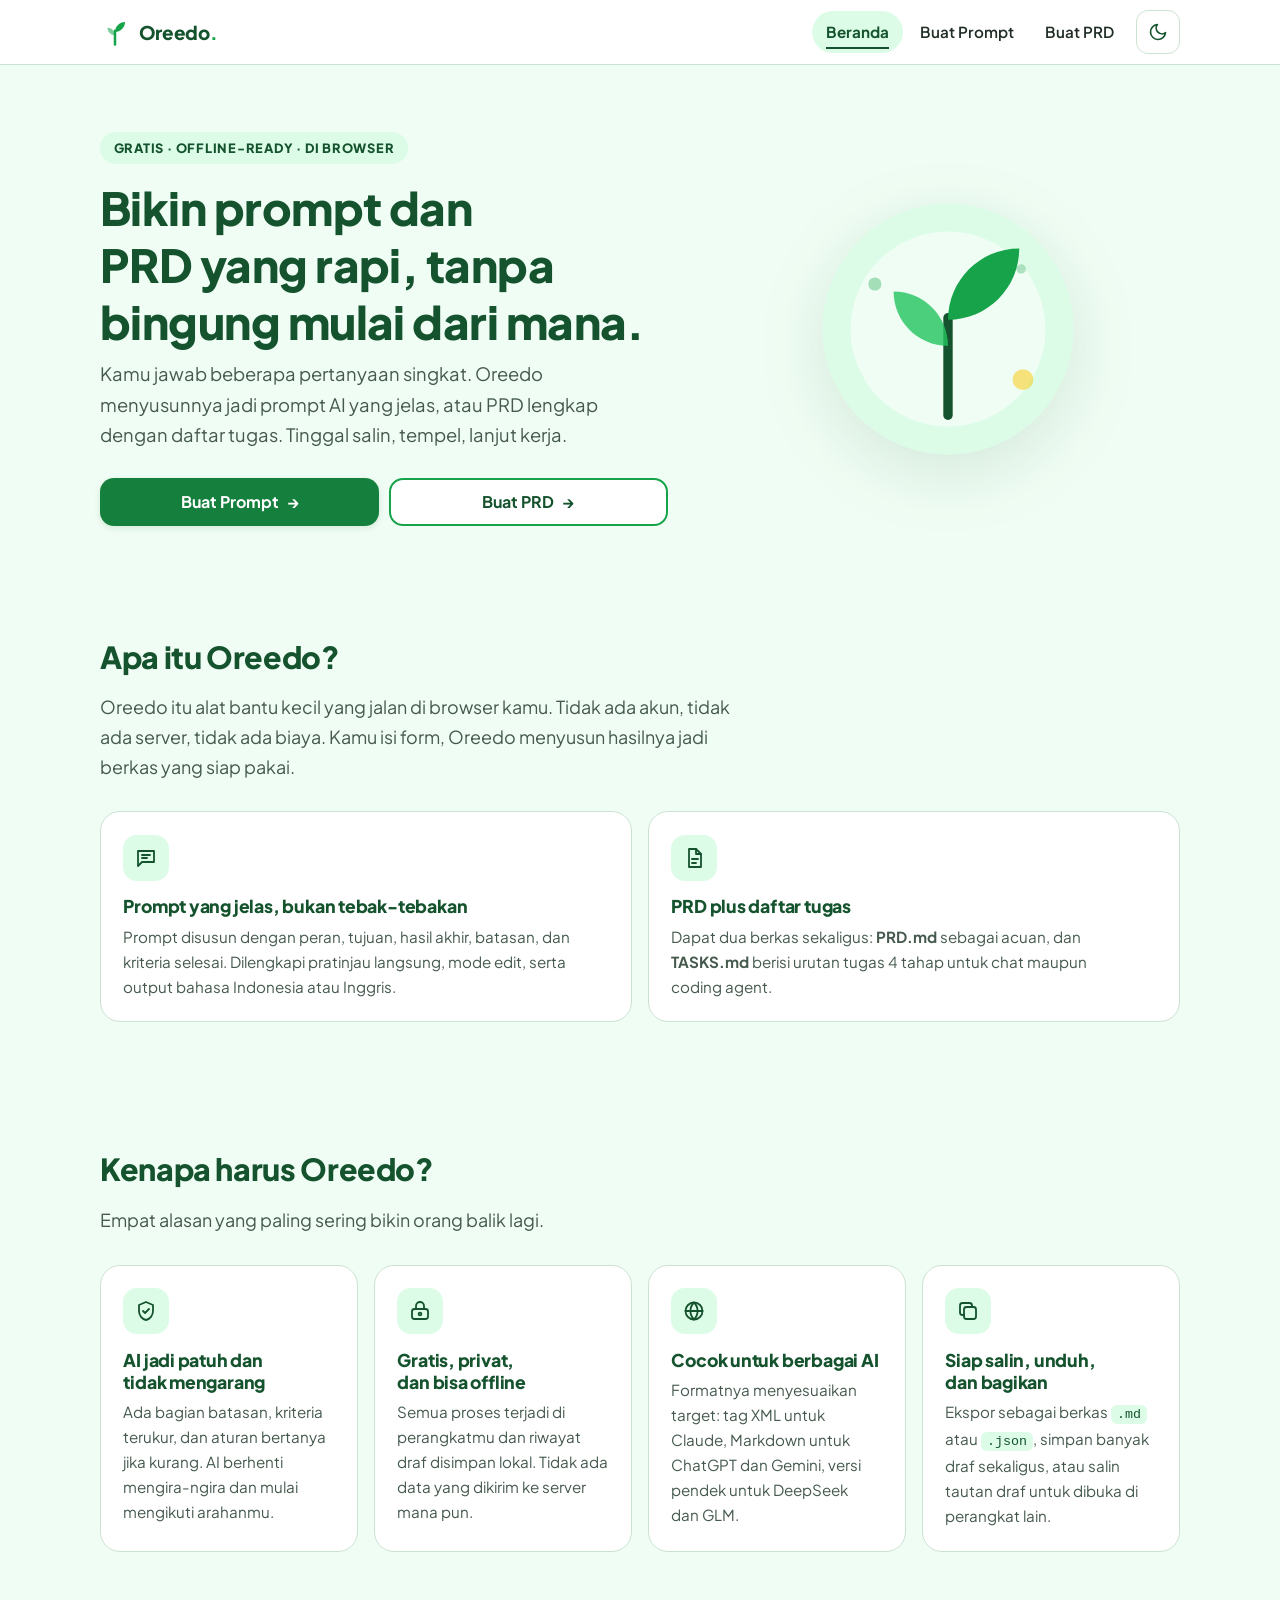
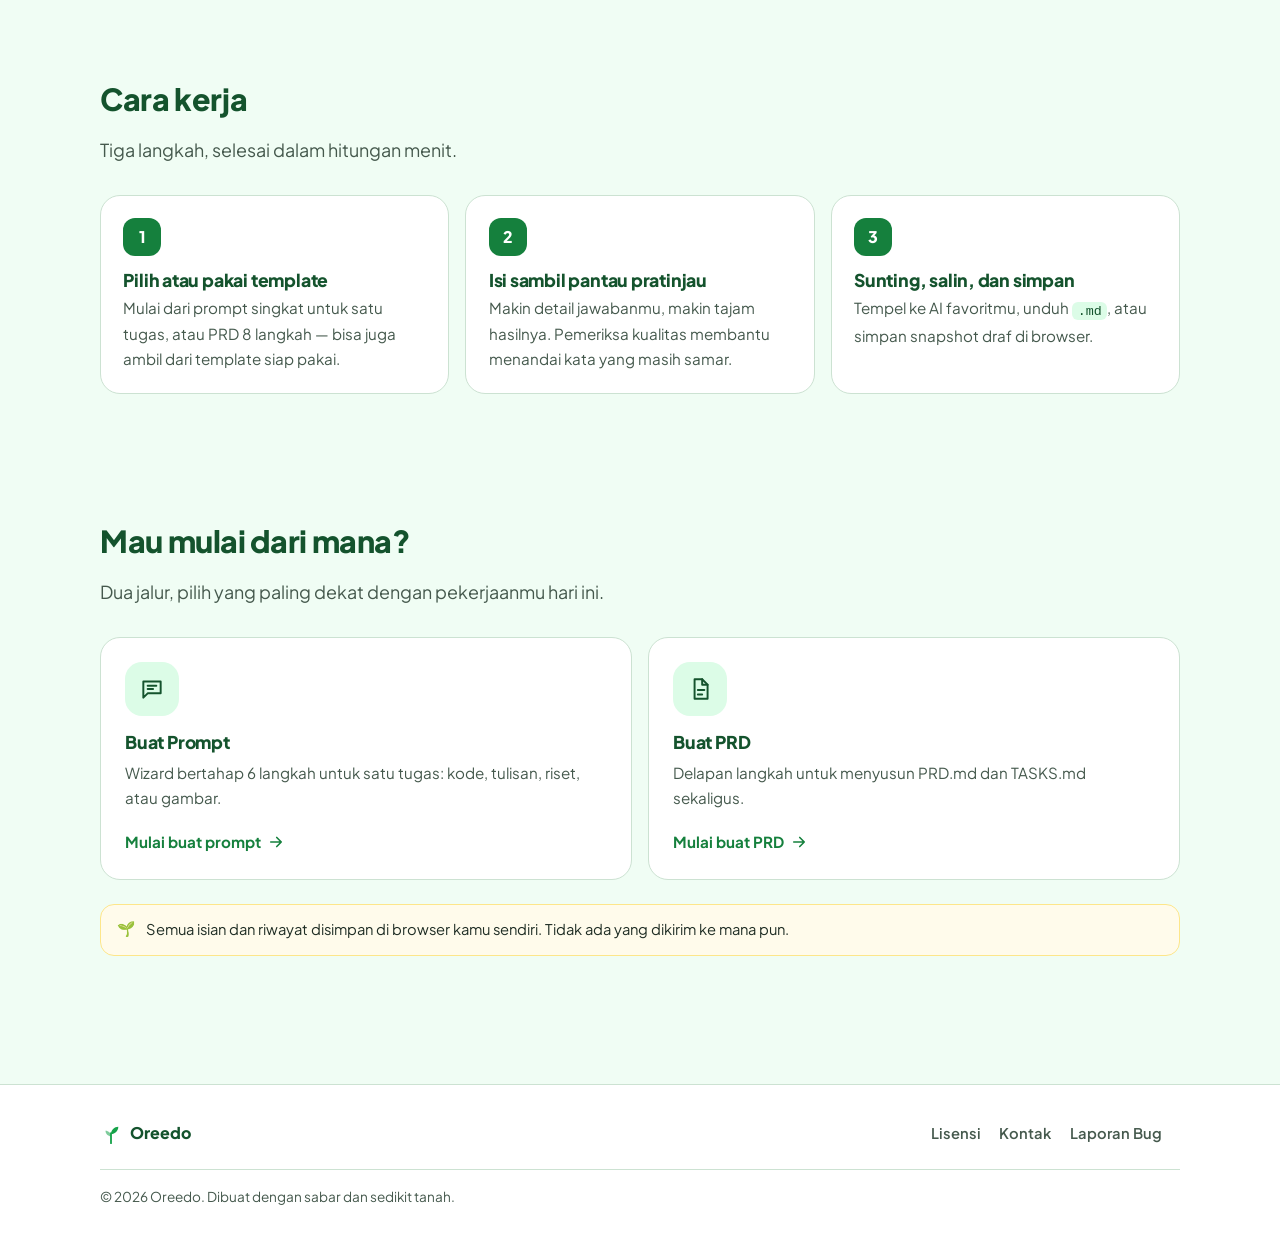
==== commit ee0da0af: "feat: overhaul Oreedo v2 with PWA, dark mode, live preview, and tests" ====
--- a/index.html
+++ b/index.html
@@ -3,17 +3,26 @@
 <head>
   <meta charset="UTF-8">
   <meta name="viewport" content="width=device-width, initial-scale=1">
+  <meta name="color-scheme" content="light dark">
+  <script>try{var t=localStorage.getItem('oreedo:theme');if(t==='light'||t==='dark'){document.querySelector('meta[name="color-scheme"]').content=t;}}catch(e){}</script>
   <title>Oreedo — Mesin Pembuat Prompt AI &amp; PRD</title>
   <meta name="description" content="Oreedo menyusun prompt AI dan PRD lengkap dari jawaban singkatmu. Salin, tempel ke ChatGPT, Claude, Gemini, DeepSeek, atau GLM.">
-  <meta name="theme-color" content="#16a34a">
+  <meta name="theme-color" content="#16a34a" media="(prefers-color-scheme: light)">
+  <meta name="theme-color" content="#0c1610" media="(prefers-color-scheme: dark)">
   <meta property="og:title" content="Oreedo — Mesin Pembuat Prompt AI &amp; PRD">
   <meta property="og:description" content="Bikin prompt dan PRD yang rapi, tanpa bingung mulai dari mana.">
   <meta property="og:type" content="website">
-
+  <meta property="og:image" content="assets/img/og-image.png">
+  <meta name="twitter:card" content="summary_large_image">
+  <meta name="twitter:image" content="assets/img/og-image.png">
+
+  <link rel="manifest" href="manifest.webmanifest">
   <link rel="preconnect" href="https://fonts.googleapis.com">
   <link rel="preconnect" href="https://fonts.gstatic.com" crossorigin>
   <link href="https://fonts.googleapis.com/css2?family=Plus+Jakarta+Sans:wght@400;600;700;800&display=swap" rel="stylesheet">
   <link rel="stylesheet" href="assets/css/style.css">
+  <link rel="icon" href="assets/img/logo.svg" type="image/svg+xml">
+  <link rel="apple-touch-icon" href="assets/img/apple-touch-icon.png">
 </head>
 <body>
 
@@ -30,19 +39,37 @@
         <span class="brand-name">Oreedo<span class="brand-dot">.</span></span>
       </a>
 
-      <button class="nav-toggle" type="button" aria-expanded="false" aria-controls="site-nav" aria-label="Buka menu">
-        <svg viewBox="0 0 24 24" width="22" height="22" fill="none" stroke="currentColor" stroke-width="2" stroke-linecap="round" aria-hidden="true" focusable="false">
-          <path d="M4 7h16M4 12h16M4 17h16"/>
-        </svg>
-      </button>
-
-      <nav class="site-nav" id="site-nav" aria-label="Navigasi utama">
-        <ul>
-          <li><a href="index.html" aria-current="page">Beranda</a></li>
-          <li><a href="prompt.html">Buat Prompt</a></li>
-          <li><a href="prd.html">Buat PRD</a></li>
-        </ul>
-      </nav>
+      <div class="header-actions">
+        <button class="nav-toggle" type="button" aria-expanded="false" aria-controls="site-nav" aria-label="Buka menu">
+          <svg viewBox="0 0 24 24" width="22" height="22" fill="none" stroke="currentColor" stroke-width="2" stroke-linecap="round" aria-hidden="true" focusable="false">
+            <path d="M4 7h16M4 12h16M4 17h16"/>
+          </svg>
+        </button>
+
+        <nav class="site-nav" id="site-nav" aria-label="Navigasi utama">
+          <ul>
+            <li><a href="index.html" aria-current="page">Beranda</a></li>
+            <li><a href="prompt.html">Buat Prompt</a></li>
+            <li><a href="prd.html">Buat PRD</a></li>
+          </ul>
+        </nav>
+
+        <button class="theme-toggle" type="button" id="theme-toggle">
+          <span class="theme-opt theme-opt-dark">
+            <svg viewBox="0 0 24 24" width="20" height="20" fill="none" stroke="currentColor" stroke-width="2" stroke-linecap="round" stroke-linejoin="round" aria-hidden="true" focusable="false">
+              <path d="M21 12.79A9 9 0 1 1 11.21 3 7 7 0 0 0 21 12.79z"/>
+            </svg>
+            <span class="visually-hidden">Ganti ke mode gelap</span>
+          </span>
+          <span class="theme-opt theme-opt-light">
+            <svg viewBox="0 0 24 24" width="20" height="20" fill="none" stroke="currentColor" stroke-width="2" stroke-linecap="round" stroke-linejoin="round" aria-hidden="true" focusable="false">
+              <circle cx="12" cy="12" r="4"/>
+              <path d="M12 2v2M12 20v2M4.93 4.93l1.41 1.41M17.66 17.66l1.41 1.41M2 12h2M20 12h2M6.34 17.66l-1.41 1.41M19.07 4.93l-1.41 1.41"/>
+            </svg>
+            <span class="visually-hidden">Ganti ke mode terang</span>
+          </span>
+        </button>
+      </div>
     </div>
   </header>
 
@@ -52,7 +79,7 @@
     <section class="hero">
       <div class="container hero-inner">
         <div>
-          <span class="eyebrow">Gratis · Jalan di browser</span>
+          <span class="eyebrow">Gratis · Offline-Ready · Di Browser</span>
           <h1>Bikin prompt dan PRD yang rapi, tanpa bingung mulai dari mana.</h1>
           <p class="hero-sub">
             Kamu jawab beberapa pertanyaan singkat. Oreedo menyusunnya jadi prompt AI
@@ -108,8 +135,8 @@
             </span>
             <h3>Prompt yang jelas, bukan tebak-tebakan</h3>
             <p>
-              Prompt disusun dengan peran, tujuan, batasan, dan kriteria selesai.
-              AI jadi tahu harus berhenti di mana, dan bertanya kalau informasinya kurang.
+              Prompt disusun dengan peran, tujuan, hasil akhir, batasan, dan kriteria selesai.
+              Dilengkapi pratinjau langsung, mode edit, serta output bahasa Indonesia atau Inggris.
             </p>
           </article>
 
@@ -124,7 +151,7 @@
             <h3>PRD plus daftar tugas</h3>
             <p>
               Dapat dua berkas sekaligus: <strong>PRD.md</strong> sebagai acuan, dan
-              <strong>TASKS.md</strong> berisi urutan tugas untuk dikerjakan AI.
+              <strong>TASKS.md</strong> berisi urutan tugas 4 tahap untuk chat maupun coding agent.
             </p>
           </article>
         </div>
@@ -149,8 +176,8 @@
             </span>
             <h3>AI jadi patuh dan tidak mengarang</h3>
             <p>
-              Ada bagian batasan dan “jika kurang, tanyakan dulu”. AI berhenti mengira-ngira
-              dan mulai mengikuti arahanmu.
+              Ada bagian batasan, kriteria terukur, dan aturan bertanya jika kurang. AI berhenti
+              mengira-ngira dan mulai mengikuti arahanmu.
             </p>
           </article>
 
@@ -162,10 +189,10 @@
                 <circle cx="12" cy="15" r="1.4"/>
               </svg>
             </span>
-            <h3>Gratis dan jalan di browser</h3>
-            <p>
-              Semua proses terjadi di perangkatmu. Isian tidak dikirim ke server mana pun,
-              jadi aman untuk catatan pribadi.
+            <h3>Gratis, privat, dan bisa offline</h3>
+            <p>
+              Semua proses terjadi di perangkatmu dan riwayat draf disimpan lokal. Tidak ada data
+              yang dikirim ke server mana pun.
             </p>
           </article>
 
@@ -190,10 +217,10 @@
                 <path d="M16 8V6.5A2.5 2.5 0 0 0 13.5 4H6.5A2.5 2.5 0 0 0 4 6.5v7A2.5 2.5 0 0 0 6.5 16H8"/>
               </svg>
             </span>
-            <h3>Hasil siap salin atau unduh</h3>
-            <p>
-              Sekali klik untuk menyalin ke clipboard, atau unduh sebagai berkas
-              <code>.md</code> supaya bisa disimpan dan dibagikan.
+            <h3>Siap salin, unduh, dan bagikan</h3>
+            <p>
+              Ekspor sebagai berkas <code>.md</code> atau <code>.json</code>, simpan banyak draf
+              sekaligus, atau salin tautan draf untuk dibuka di perangkat lain.
             </p>
           </article>
         </div>
@@ -211,18 +238,18 @@
         <ol class="steps">
           <li class="step">
             <span class="step-num" aria-hidden="true">1</span>
-            <h3>Pilih yang kamu butuh</h3>
-            <p>Prompt singkat untuk satu tugas, atau PRD lengkap untuk satu proyek.</p>
+            <h3>Pilih atau pakai template</h3>
+            <p>Mulai dari prompt singkat untuk satu tugas, atau PRD 8 langkah — bisa juga ambil dari template siap pakai.</p>
           </li>
           <li class="step">
             <span class="step-num" aria-hidden="true">2</span>
-            <h3>Isi formnya</h3>
-            <p>Makin detail jawabanmu, makin tajam hasilnya. Draf tersimpan otomatis di browser.</p>
+            <h3>Isi sambil pantau pratinjau</h3>
+            <p>Makin detail jawabanmu, makin tajam hasilnya. Pemeriksa kualitas membantu menandai kata yang masih samar.</p>
           </li>
           <li class="step">
             <span class="step-num" aria-hidden="true">3</span>
-            <h3>Salin dan pakai</h3>
-            <p>Tempel ke AI favoritmu, atau unduh <code>.md</code> lalu lanjut kerja.</p>
+            <h3>Sunting, salin, dan simpan</h3>
+            <p>Tempel ke AI favoritmu, unduh <code>.md</code>, atau simpan snapshot draf di browser.</p>
           </li>
         </ol>
       </div>
@@ -245,7 +272,7 @@
               </svg>
             </span>
             <h3>Buat Prompt</h3>
-            <p>Wizard bertahap untuk satu tugas: kode, tulisan, riset, atau gambar.</p>
+            <p>Wizard bertahap 6 langkah untuk satu tugas: kode, tulisan, riset, atau gambar.</p>
             <span class="choice-cta">
               Mulai buat prompt
               <svg viewBox="0 0 24 24" width="18" height="18" fill="none" stroke="currentColor" stroke-width="2.2" stroke-linecap="round" stroke-linejoin="round" aria-hidden="true">
@@ -276,7 +303,7 @@
         <div class="notice notice-info mt-2">
           <span class="notice-icon" aria-hidden="true">🌱</span>
           <p>
-            Semua isian disimpan di browser kamu sendiri. Tidak ada yang dikirim ke mana pun.
+            Semua isian dan riwayat disimpan di browser kamu sendiri. Tidak ada yang dikirim ke mana pun.
           </p>
         </div>
       </div>
@@ -299,14 +326,16 @@
         <li><a href="lisensi.html">Lisensi</a></li>
         <li><a href="kontak.html">Kontak</a></li>
         <li><a href="bug.html">Laporan Bug</a></li>
+        <li><button type="button" class="btn btn-secondary btn-xs" id="btn-install" hidden>Pasang aplikasi</button></li>
       </ul>
+      <span class="visually-hidden" id="install-status" role="status"></span>
 
       <p class="footer-meta">
-        &copy; <span data-year>2025</span> Oreedo. Dibuat dengan sabar dan sedikit tanah.
+        &copy; <span data-year>2026</span> Oreedo. Dibuat dengan sabar dan sedikit tanah.
       </p>
     </div>
   </footer>
 
   <script src="assets/js/common.js" defer></script>
 </body>
-</html>+</html>
--- a/assets/css/style.css
+++ b/assets/css/style.css
@@ -1,30 +1,89 @@
 /* =========================================================
    Oreedo — assets/css/style.css
    Satu stylesheet untuk seluruh halaman.
+   Mendukung light/dark mode adaptif, aksesibilitas, dan dialog native.
    ========================================================= */
 
-/* ---------- 1. Token ---------- */
+/* ---------- 1. Token & tema ---------- */
 :root {
-  /* Palet */
-  --green: #16a34a;
-  --green-dark: #14532d;
-  --green-deep: #15803d;      /* hijau untuk latar tombol (kontras teks putih) */
-  --green-light: #dcfce7;
-  --bg: #f0fdf4;
-  --white: #ffffff;
-  --text: #1f2d24;
-  --cream: #fffbeb;
-
-  /* Turunan */
-  --text-muted: #4b5f52;
-  --border: #d5e8da;
-  --border-strong: #b9dcc4;
-  --danger: #b91c1c;
-  --warn-bg: #fff7ed;
-  --warn-border: #fed7aa;
-  --warn-text: #7c2d12;
-
-  /* Bayangan kehijauan */
+  color-scheme: light dark;
+
+  /* Palet Light */
+  --green-l: #16a34a;
+  --green-dark-l: #14532d;
+  --green-deep-l: #15803d;
+  --green-light-l: #dcfce7;
+  --bg-l: #f0fdf4;
+  --surface-l: #ffffff;
+  --surface-subtle-l: #f6fef9;
+  --text-l: #1f2d24;
+  --text-muted-l: #45594d;
+  --cream-l: #fffbeb;
+  --cream-border-l: #fde68a;
+  --border-l: #cce2d2;
+  --border-strong-l: #84b795;
+  --danger-l: #b91c1c;
+  --danger-bg-l: #fef2f2;
+  --warn-bg-l: #fff7ed;
+  --warn-border-l: #fed7aa;
+  --warn-text-l: #7c2d12;
+  --header-bg-l: rgba(255, 255, 255, .92);
+  --placeholder-l: #6e8578;
+  --scroll-track-l: #e4f3e8;
+  --scroll-thumb-l: #567761;
+  --link-l: var(--green-deep-l);
+
+  /* Palet Dark */
+  --green-d: #4ade80;
+  --green-dark-d: #bbf7d0;
+  --green-deep-d: #15803d;
+  --green-light-d: #173824;
+  --bg-d: #0c1610;
+  --surface-d: #132219;
+  --surface-subtle-d: #182b20;
+  --text-d: #ebf5ee;
+  --text-muted-d: #a6c0b0;
+  --cream-d: #252012;
+  --cream-border-d: #5c4b1c;
+  --border-d: #284232;
+  --border-strong-d: #467056;
+  --danger-d: #fca5a5;
+  --danger-bg-d: #3a1717;
+  --warn-bg-d: #2b1d12;
+  --warn-border-d: #71431f;
+  --warn-text-d: #fed7aa;
+  --header-bg-d: rgba(15, 28, 20, .92);
+  --placeholder-d: #88a493;
+  --scroll-track-d: #122118;
+  --scroll-thumb-d: #628870;
+  --link-d: var(--green-d);
+
+  /* Default (Light) sebelum @supports/@media */
+  --green: var(--green-l);
+  --green-dark: var(--green-dark-l);
+  --green-deep: var(--green-deep-l);
+  --green-light: var(--green-light-l);
+  --bg: var(--bg-l);
+  --white: var(--surface-l);
+  --surface-subtle: var(--surface-subtle-l);
+  --text: var(--text-l);
+  --text-muted: var(--text-muted-l);
+  --cream: var(--cream-l);
+  --cream-border: var(--cream-border-l);
+  --border: var(--border-l);
+  --border-strong: var(--border-strong-l);
+  --danger: var(--danger-l);
+  --danger-bg: var(--danger-bg-l);
+  --warn-bg: var(--warn-bg-l);
+  --warn-border: var(--warn-border-l);
+  --warn-text: var(--warn-text-l);
+  --header-bg: var(--header-bg-l);
+  --placeholder: var(--placeholder-l);
+  --scroll-track: var(--scroll-track-l);
+  --scroll-thumb: var(--scroll-thumb-l);
+  --link: var(--link-l);
+
+  /* Bayangan */
   --shadow-sm: 0 1px 2px rgba(20, 83, 45, .06), 0 2px 8px rgba(20, 83, 45, .06);
   --shadow-md: 0 4px 10px rgba(20, 83, 45, .08), 0 10px 26px rgba(20, 83, 45, .10);
   --shadow-lg: 0 10px 24px rgba(20, 83, 45, .12), 0 26px 48px rgba(20, 83, 45, .12);
@@ -40,9 +99,141 @@
   --max: 1120px;
   --header-h: 64px;
 
-  --font: "Plus Jakarta Sans", "Nunito", system-ui, -apple-system,
+  --font: "Plus Jakarta Sans", system-ui, -apple-system,
           "Segoe UI", Roboto, "Helvetica Neue", Arial, sans-serif;
   --mono: ui-monospace, SFMono-Regular, Menlo, Consolas, "Liberation Mono", monospace;
+}
+
+/* Sinkronkan override <meta name="color-scheme"> ke CSS color-scheme */
+:root:has(> head > meta[name="color-scheme"][content="dark"]) {
+  color-scheme: dark;
+}
+:root:has(> head > meta[name="color-scheme"][content="light"]) {
+  color-scheme: light;
+}
+
+/* Fallback untuk browser yang belum mendukung light-dark() */
+@supports not (color: light-dark(white, black)) {
+  @media (prefers-color-scheme: dark) {
+    :root {
+      --green: var(--green-d);
+      --green-dark: var(--green-dark-d);
+      --green-deep: var(--green-deep-d);
+      --green-light: var(--green-light-d);
+      --bg: var(--bg-d);
+      --white: var(--surface-d);
+      --surface-subtle: var(--surface-subtle-d);
+      --text: var(--text-d);
+      --text-muted: var(--text-muted-d);
+      --cream: var(--cream-d);
+      --cream-border: var(--cream-border-d);
+      --border: var(--border-d);
+      --border-strong: var(--border-strong-d);
+      --danger: var(--danger-d);
+      --danger-bg: var(--danger-bg-d);
+      --warn-bg: var(--warn-bg-d);
+      --warn-border: var(--warn-border-d);
+      --warn-text: var(--warn-text-d);
+      --header-bg: var(--header-bg-d);
+      --placeholder: var(--placeholder-d);
+      --scroll-track: var(--scroll-track-d);
+      --scroll-thumb: var(--scroll-thumb-d);
+      --link: var(--link-d);
+    }
+  }
+
+  :root:has(> head > meta[name="color-scheme"][content="dark"]) {
+    --green: var(--green-d);
+    --green-dark: var(--green-dark-d);
+    --green-deep: var(--green-deep-d);
+    --green-light: var(--green-light-d);
+    --bg: var(--bg-d);
+    --white: var(--surface-d);
+    --surface-subtle: var(--surface-subtle-d);
+    --text: var(--text-d);
+    --text-muted: var(--text-muted-d);
+    --cream: var(--cream-d);
+    --cream-border: var(--cream-border-d);
+    --border: var(--border-d);
+    --border-strong: var(--border-strong-d);
+    --danger: var(--danger-d);
+    --danger-bg: var(--danger-bg-d);
+    --warn-bg: var(--warn-bg-d);
+    --warn-border: var(--warn-border-d);
+    --warn-text: var(--warn-text-d);
+    --header-bg: var(--header-bg-d);
+    --placeholder: var(--placeholder-d);
+    --scroll-track: var(--scroll-track-d);
+    --scroll-thumb: var(--scroll-thumb-d);
+    --link: var(--link-d);
+  }
+
+  :root:has(> head > meta[name="color-scheme"][content="light"]) {
+    --green: var(--green-l);
+    --green-dark: var(--green-dark-l);
+    --green-deep: var(--green-deep-l);
+    --green-light: var(--green-light-l);
+    --bg: var(--bg-l);
+    --white: var(--surface-l);
+    --surface-subtle: var(--surface-subtle-l);
+    --text: var(--text-l);
+    --text-muted: var(--text-muted-l);
+    --cream: var(--cream-l);
+    --cream-border: var(--cream-border-l);
+    --border: var(--border-l);
+    --border-strong: var(--border-strong-l);
+    --danger: var(--danger-l);
+    --danger-bg: var(--danger-bg-l);
+    --warn-bg: var(--warn-bg-l);
+    --warn-border: var(--warn-border-l);
+    --warn-text: var(--warn-text-l);
+    --header-bg: var(--header-bg-l);
+    --placeholder: var(--placeholder-l);
+    --scroll-track: var(--scroll-track-l);
+    --scroll-thumb: var(--scroll-thumb-l);
+    --link: var(--link-l);
+  }
+}
+
+/* Mode adaptif modern dengan light-dark() */
+@supports (color: light-dark(white, black)) {
+  :root {
+    --green: light-dark(var(--green-l), var(--green-d));
+    --green-dark: light-dark(var(--green-dark-l), var(--green-dark-d));
+    --green-deep: light-dark(var(--green-deep-l), var(--green-deep-d));
+    --green-light: light-dark(var(--green-light-l), var(--green-light-d));
+    --bg: light-dark(var(--bg-l), var(--bg-d));
+    --white: light-dark(var(--surface-l), var(--surface-d));
+    --surface-subtle: light-dark(var(--surface-subtle-l), var(--surface-subtle-d));
+    --text: light-dark(var(--text-l), var(--text-d));
+    --text-muted: light-dark(var(--text-muted-l), var(--text-muted-d));
+    --cream: light-dark(var(--cream-l), var(--cream-d));
+    --cream-border: light-dark(var(--cream-border-l), var(--cream-border-d));
+    --border: light-dark(var(--border-l), var(--border-d));
+    --border-strong: light-dark(var(--border-strong-l), var(--border-strong-d));
+    --danger: light-dark(var(--danger-l), var(--danger-d));
+    --danger-bg: light-dark(var(--danger-bg-l), var(--danger-bg-d));
+    --warn-bg: light-dark(var(--warn-bg-l), var(--warn-bg-d));
+    --warn-border: light-dark(var(--warn-border-l), var(--warn-border-d));
+    --warn-text: light-dark(var(--warn-text-l), var(--warn-text-d));
+    --header-bg: light-dark(var(--header-bg-l), var(--header-bg-d));
+    --placeholder: light-dark(var(--placeholder-l), var(--placeholder-d));
+    --scroll-track: light-dark(var(--scroll-track-l), var(--scroll-track-d));
+    --scroll-thumb: light-dark(var(--scroll-thumb-l), var(--scroll-thumb-d));
+    --link: light-dark(var(--link-l), var(--link-d));
+    --shadow-sm: light-dark(
+      0 1px 2px rgba(20, 83, 45, .06), 0 2px 8px rgba(20, 83, 45, .06),
+      0 1px 2px rgba(0, 0, 0, .35), 0 2px 10px rgba(0, 0, 0, .28)
+    );
+    --shadow-md: light-dark(
+      0 4px 10px rgba(20, 83, 45, .08), 0 10px 26px rgba(20, 83, 45, .10),
+      0 4px 12px rgba(0, 0, 0, .4), 0 10px 28px rgba(0, 0, 0, .35)
+    );
+    --shadow-lg: light-dark(
+      0 10px 24px rgba(20, 83, 45, .12), 0 26px 48px rgba(20, 83, 45, .12),
+      0 12px 28px rgba(0, 0, 0, .5), 0 24px 48px rgba(0, 0, 0, .45)
+    );
+  }
 }
 
 /* ---------- 2. Reset & dasar ---------- */
@@ -51,12 +242,14 @@
 html {
   -webkit-text-size-adjust: 100%;
   scroll-behavior: smooth;
+  accent-color: var(--green);
+  scrollbar-color: var(--scroll-thumb) var(--scroll-track);
 }
 
 body {
   margin: 0;
   font-family: var(--font);
-  font-size: 16px;
+  font-size: 1rem;
   line-height: 1.65;
   color: var(--text);
   background: var(--bg);
@@ -74,24 +267,29 @@
   font-weight: 800;
   line-height: 1.25;
   letter-spacing: -.012em;
-}
-h1 { font-size: clamp(1.75rem, 5.2vw, 2.85rem); }
-h2 { font-size: clamp(1.35rem, 3.4vw, 1.9rem); }
+  text-wrap: balance;
+}
+h1 { font-size: clamp(1.75rem, 1.15rem + 2.8vw, 2.85rem); }
+h2 { font-size: clamp(1.35rem, 1rem + 1.4vw, 1.9rem); }
 h3 { font-size: 1.1rem; }
 h4 { font-size: 1rem; }
 
 p { margin: 0 0 1em; }
 p:last-child { margin-bottom: 0; }
 
+.lead, .step-desc, .card p, .prose p, .prose li {
+  text-wrap: pretty;
+}
+
 a {
-  color: var(--green-deep);
+  color: var(--link);
   text-decoration: underline;
   text-decoration-thickness: 1px;
-  text-decoration-color: rgba(22, 163, 74, .4);
+  text-decoration-color: currentColor;
   text-underline-offset: 3px;
   transition: color var(--ease), text-decoration-color var(--ease);
 }
-a:hover { text-decoration-color: currentColor; }
+a:hover { text-decoration-thickness: 2px; }
 
 ul, ol { margin: 0 0 1em; padding-left: 1.25em; }
 
@@ -99,6 +297,15 @@
   border: 0;
   border-top: 1px solid var(--border);
   margin: 2rem 0;
+}
+
+code {
+  font-family: var(--mono);
+  font-size: .88em;
+  padding: .12rem .35rem;
+  border-radius: 6px;
+  background: var(--green-light);
+  color: var(--green-dark);
 }
 
 :focus-visible {
@@ -123,14 +330,17 @@
   .container { padding: 0 16px; }
 }
 
-.sr-only {
-  position: absolute;
-  width: 1px; height: 1px;
-  padding: 0; margin: -1px;
-  overflow: hidden;
-  clip: rect(0 0 0 0);
-  white-space: nowrap;
-  border: 0;
+.sr-only,
+.visually-hidden:where(:not(:focus-within, :active)) {
+  position: absolute !important;
+  clip-path: inset(50%) !important;
+  overflow: hidden !important;
+  width: 1px !important;
+  height: 1px !important;
+  margin: -1px !important;
+  padding: 0 !important;
+  border: 0 !important;
+  white-space: nowrap !important;
 }
 
 .skip-link {
@@ -165,14 +375,15 @@
 .mb-1 { margin-bottom: .75rem; }
 .mb-2 { margin-bottom: 1.5rem; }
 .stack > * + * { margin-top: 1rem; }
-.hidden { display: none !important; }
+.hidden,
+[hidden]:not([hidden="until-found"]) { display: none !important; }
 
 /* ---------- 4. Header & navigasi ---------- */
 .site-header {
   position: sticky;
   top: 0;
   z-index: 80;
-  background: rgba(255, 255, 255, .92);
+  background: var(--header-bg);
   backdrop-filter: saturate(140%) blur(10px);
   -webkit-backdrop-filter: saturate(140%) blur(10px);
   border-bottom: 1px solid var(--border);
@@ -182,8 +393,14 @@
   display: flex;
   align-items: center;
   justify-content: space-between;
-  gap: 16px;
+  gap: 12px;
   min-height: var(--header-h);
+}
+
+.header-actions {
+  display: flex;
+  align-items: center;
+  gap: .5rem;
 }
 
 .brand {
@@ -218,6 +435,7 @@
   padding: 0;
 }
 .site-nav a {
+  position: relative;
   display: block;
   padding: .5rem .85rem;
   border-radius: var(--radius-pill);
@@ -235,15 +453,23 @@
 .site-nav a[aria-current="page"] {
   background: var(--green-light);
   color: var(--green-dark);
-}
-
-.nav-toggle {
-  display: none;
+  font-weight: 700;
+}
+.site-nav a[aria-current="page"]::after {
+  content: "";
+  position: absolute;
+  inset: auto .85rem .2rem;
+  border-block-end: 2px solid currentColor;
+}
+
+.nav-toggle,
+.theme-toggle {
+  display: inline-flex;
   align-items: center;
   justify-content: center;
-  width: 44px;
-  height: 44px;
-  padding: 0;
+  min-inline-size: 44px;
+  min-block-size: 44px;
+  padding: 0 .65rem;
   border: 1.5px solid var(--border);
   border-radius: 12px;
   background: var(--white);
@@ -251,8 +477,32 @@
   cursor: pointer;
   transition: background-color var(--ease), border-color var(--ease), transform var(--ease);
 }
-.nav-toggle:hover { background: var(--green-light); border-color: var(--green); }
-.nav-toggle:active { transform: scale(.95); }
+.nav-toggle { display: none; }
+.nav-toggle:hover,
+.theme-toggle:hover {
+  background: var(--green-light);
+  border-color: var(--green);
+}
+.nav-toggle:active,
+.theme-toggle:active { transform: scale(.95); }
+
+/* Toggle mode gelap mengikuti CSS color-scheme tanpa bergantung JS */
+.theme-opt {
+  display: inline-flex;
+  align-items: center;
+  justify-content: center;
+}
+.theme-opt-light { display: none; }
+.theme-opt-dark { display: inline-flex; }
+
+@media (prefers-color-scheme: dark) {
+  :root:not(:has(> head > meta[name="color-scheme"][content="light"])) .theme-opt-light { display: inline-flex; }
+  :root:not(:has(> head > meta[name="color-scheme"][content="light"])) .theme-opt-dark { display: none; }
+}
+:root:has(> head > meta[name="color-scheme"][content="dark"]) .theme-opt-light { display: inline-flex; }
+:root:has(> head > meta[name="color-scheme"][content="dark"]) .theme-opt-dark { display: none; }
+:root:has(> head > meta[name="color-scheme"][content="light"]) .theme-opt-light { display: none; }
+:root:has(> head > meta[name="color-scheme"][content="light"]) .theme-opt-dark { display: inline-flex; }
 
 @media (max-width: 760px) {
   .nav-toggle { display: inline-flex; }
@@ -271,6 +521,7 @@
   .site-nav.is-open { display: block; }
   .site-nav ul { flex-direction: column; align-items: stretch; gap: .15rem; }
   .site-nav a { padding: .75rem .9rem; border-radius: 12px; font-size: 1rem; }
+  .site-nav a[aria-current="page"]::after { display: none; }
 }
 
 /* ---------- 5. Tombol ---------- */
@@ -280,11 +531,13 @@
   align-items: center;
   justify-content: center;
   gap: .5rem;
-  padding: .8rem 1.35rem;
+  min-inline-size: 44px;
+  min-block-size: 44px;
+  padding: .75rem 1.3rem;
   font-family: inherit;
   font-size: 1rem;
   font-weight: 700;
-  line-height: 1.2;
+  line-height: 1.25;
   text-align: center;
   text-decoration: none;
   border: 2px solid transparent;
@@ -346,20 +599,39 @@
 .btn-ghost {
   background: transparent;
   color: var(--green-dark);
+  border-color: transparent;
   box-shadow: none;
 }
 .btn-ghost:hover {
   background: var(--green-light);
   box-shadow: none;
 }
+.btn-ghost.is-active {
+  background: var(--green-light);
+  border-color: var(--border-strong);
+}
+
+.btn-danger {
+  background: var(--danger-l);
+  color: #fff;
+}
 
 .btn-sm {
-  padding: .52rem .9rem;
+  min-block-size: 36px;
+  padding: .48rem .88rem;
   font-size: .875rem;
   border-radius: 11px;
   gap: .35rem;
 }
 
+.btn-xs {
+  min-inline-size: 28px;
+  min-block-size: 28px;
+  padding: .25rem .6rem;
+  font-size: .78rem;
+  border-radius: 8px;
+}
+
 .btn-block { width: 100%; }
 
 .btn-group,
@@ -367,7 +639,12 @@
 .toolbar {
   display: flex;
   flex-wrap: wrap;
-  gap: .65rem;
+  align-items: center;
+  gap: .6rem;
+}
+
+.toolbar-spacer {
+  flex: 1 1 auto;
 }
 
 /* ---------- 6. Kartu ---------- */
@@ -438,7 +715,7 @@
   margin-top: .75rem;
   font-weight: 700;
   font-size: .95rem;
-  color: var(--green-deep);
+  color: var(--link);
 }
 .choice-card .choice-cta svg { transition: transform var(--ease); }
 
@@ -566,6 +843,12 @@
   gap: 1.15rem;
 }
 
+.form-note {
+  font-size: .875rem;
+  color: var(--text-muted);
+  margin: 0 0 .5rem;
+}
+
 .field {
   display: flex;
   flex-direction: column;
@@ -585,6 +868,7 @@
   font-size: .855rem;
   line-height: 1.55;
   color: var(--text-muted);
+  margin: 0;
 }
 
 .input,
@@ -597,54 +881,87 @@
   line-height: 1.55;
   color: var(--text);
   background: var(--white);
-  border: 1.5px solid var(--border);
+  border: 1.5px solid var(--border-strong);
   border-radius: 12px;
   transition: border-color var(--ease), box-shadow var(--ease), background-color var(--ease);
 }
 .input::placeholder,
-.textarea::placeholder { color: #8fa398; }
+.textarea::placeholder { color: var(--placeholder); }
 
 .input:hover,
 .textarea:hover,
-.select:hover { border-color: var(--border-strong); }
+.select:hover { border-color: var(--green); }
 
 .input:focus,
 .textarea:focus,
 .select:focus {
   outline: none;
   border-color: var(--green);
-  box-shadow: 0 0 0 4px rgba(22, 163, 74, .16);
+  box-shadow: 0 0 0 4px rgba(22, 163, 74, .18);
 }
 
 .textarea {
-  min-height: 110px;
+  height: auto;
+  min-block-size: 7rem;
+  max-block-size: 22rem;
+  field-sizing: content;
   resize: vertical;
 }
-.textarea-tall { min-height: 160px; }
+.textarea-tall {
+  min-block-size: 10rem;
+  max-block-size: 28rem;
+}
 
 .select {
   appearance: none;
   -webkit-appearance: none;
   padding-right: 2.4rem;
-  background-image: url("data:image/svg+xml,%3Csvg xmlns='http://www.w3.org/2000/svg' viewBox='0 0 24 24' fill='none' stroke='%2314532d' stroke-width='2' stroke-linecap='round' stroke-linejoin='round'%3E%3Cpath d='M6 9l6 6 6-6'/%3E%3C/svg%3E");
+  background-image: url("data:image/svg+xml,%3Csvg xmlns='http://www.w3.org/2000/svg' viewBox='0 0 24 24' fill='none' stroke='%2316a34a' stroke-width='2.2' stroke-linecap='round' stroke-linejoin='round'%3E%3Cpath d='M6 9l6 6 6-6'/%3E%3C/svg%3E");
   background-repeat: no-repeat;
   background-position: right .8rem center;
   background-size: 18px 18px;
 }
 
+.select-sm {
+  width: auto;
+  min-block-size: 36px;
+  padding: .38rem 2.1rem .38rem .75rem;
+  font-size: .875rem;
+  border-radius: 10px;
+}
+
+/* Validasi pasca-interaksi (:user-invalid) */
+.validated-form :is(input, textarea, select):is(:user-invalid, .user-invalid-fallback),
 .field.has-error .input,
 .field.has-error .textarea,
 .field.has-error .select {
   border-color: var(--danger);
+  background-color: var(--danger-bg);
   box-shadow: 0 0 0 4px rgba(185, 28, 28, .12);
 }
+.validated-form :is(input, textarea, select):required:is(:user-valid, .user-valid-fallback) {
+  border-color: var(--green);
+}
+
 .field-error {
+  display: flex;
+  align-items: center;
+  gap: .35rem;
   font-size: .85rem;
   font-weight: 600;
   color: var(--danger);
-}
-
-/* Chip pilihan (radio/checkbox bergaya kartu) */
+  margin: 0;
+}
+.validated-form .field .field-error {
+  display: none;
+}
+.validated-form .field:has(:is(:user-invalid, .user-invalid-fallback)) .field-error,
+.validated-form :is(input, select, textarea):is(:user-invalid, .user-invalid-fallback) + .field-error,
+.validated-form .field.has-error .field-error {
+  display: flex;
+}
+
+/* Chip pilihan */
 .chip-grid {
   display: grid;
   grid-template-columns: repeat(2, minmax(0, 1fr));
@@ -675,6 +992,7 @@
   justify-content: center;
   gap: .4rem;
   min-height: 100%;
+  min-block-size: 44px;
   padding: .75rem .55rem;
   font-size: .9rem;
   font-weight: 700;
@@ -696,6 +1014,7 @@
   color: var(--green-dark);
   background: var(--green-light);
   border-color: var(--green);
+  border-width: 2px;
   box-shadow: var(--shadow-sm);
 }
 .chip input:focus-visible + .chip-face {
@@ -703,26 +1022,79 @@
   outline-offset: 2px;
 }
 
-/* ---------- 11. Wizard ---------- */
-.wizard { display: grid; gap: 1.25rem; }
+/* Segmented toggle (ID/EN, dll) */
+.segmented {
+  display: inline-flex;
+  align-items: center;
+  padding: 3px;
+  background: var(--surface-subtle);
+  border: 1px solid var(--border);
+  border-radius: 11px;
+  gap: 2px;
+}
+.segmented-btn {
+  min-block-size: 30px;
+  padding: .25rem .65rem;
+  font-family: inherit;
+  font-size: .8rem;
+  font-weight: 700;
+  color: var(--text-muted);
+  background: transparent;
+  border: 1px solid transparent;
+  border-radius: 8px;
+  cursor: pointer;
+  transition: background-color var(--ease), color var(--ease);
+}
+.segmented-btn:hover { color: var(--green-dark); }
+.segmented-btn[aria-pressed="true"] {
+  background: var(--green-deep);
+  color: #fff;
+}
+
+/* ---------- 11. Wizard & Stepper ---------- */
+.wizard-shell {
+  display: grid;
+  gap: 1.5rem;
+}
+@media (min-width: 980px) {
+  .wizard-shell.is-preview-open {
+    grid-template-columns: minmax(0, 1.15fr) minmax(0, .85fr);
+    align-items: start;
+  }
+}
+
+.wizard { display: grid; gap: 1.25rem; min-width: 0; }
 
 .wizard-progress {
   display: grid;
-  gap: .45rem;
-}
-.progress-track {
+  gap: .55rem;
+}
+
+/* Native <progress> bar */
+.wizard-progress-bar {
+  display: block;
+  width: 100%;
   height: 9px;
+  appearance: none;
+  border: 0 solid;
+  border-radius: var(--radius-pill);
   background: var(--green-light);
-  border-radius: var(--radius-pill);
-  overflow: hidden;
-}
-.progress-fill {
-  width: 0;
-  height: 100%;
+  overflow: clip;
+}
+.wizard-progress-bar::-webkit-progress-bar {
+  background: transparent;
+}
+.wizard-progress-bar::-webkit-progress-value {
   background: linear-gradient(90deg, #22c55e, var(--green-deep));
   border-radius: var(--radius-pill);
-  transition: width 320ms ease;
-}
+  transition: inline-size 320ms ease;
+}
+.wizard-progress-bar::-moz-progress-bar {
+  background: linear-gradient(90deg, #22c55e, var(--green-deep));
+  border-radius: var(--radius-pill);
+  transition: inline-size 320ms ease;
+}
+
 .progress-meta {
   display: flex;
   flex-wrap: wrap;
@@ -733,6 +1105,71 @@
   color: var(--text-muted);
 }
 
+/* Stepper pills interaktif */
+.wizard-steps {
+  display: flex;
+  flex-wrap: nowrap;
+  gap: .4rem;
+  overflow-x: auto;
+  padding: .2rem 0 .45rem;
+  scrollbar-gutter: stable;
+}
+.step-pill {
+  position: relative;
+  display: inline-flex;
+  align-items: center;
+  gap: .4rem;
+  flex: none;
+  min-block-size: 36px;
+  padding: .35rem .72rem;
+  font-family: inherit;
+  font-size: .82rem;
+  font-weight: 600;
+  color: var(--text-muted);
+  background: var(--white);
+  border: 1.5px solid var(--border);
+  border-radius: var(--radius-pill);
+  cursor: pointer;
+  transition: background-color var(--ease), border-color var(--ease), color var(--ease), transform var(--ease);
+}
+.step-pill:hover {
+  border-color: var(--green);
+  color: var(--green-dark);
+  transform: translateY(-1px);
+}
+.step-pill-num {
+  display: inline-grid;
+  place-items: center;
+  width: 20px;
+  height: 20px;
+  font-size: .72rem;
+  font-weight: 800;
+  border-radius: 50%;
+  background: var(--green-light);
+  color: var(--green-dark);
+}
+.step-pill[aria-current="step"] {
+  background: var(--green-deep);
+  border-color: var(--green-deep);
+  color: #fff;
+  font-weight: 700;
+}
+.step-pill[aria-current="step"] .step-pill-num {
+  background: rgba(255, 255, 255, .22);
+  color: #fff;
+}
+.step-pill.is-done:not([aria-current="step"]) {
+  border-color: var(--border-strong);
+  color: var(--green-dark);
+}
+.step-pill.is-done:not([aria-current="step"]) .step-pill-num {
+  background: var(--green);
+  color: #fff;
+}
+.step-pill.has-missing:not([aria-current="step"]) {
+  border-style: dashed;
+}
+
 @keyframes oreedo-fade-in {
   from { opacity: 0; transform: translateY(8px); }
   to   { opacity: 1; transform: none; }
@@ -748,6 +1185,7 @@
   margin-bottom: .2rem;
   font-size: 1.25rem;
 }
+.step-panel .step-title:focus { outline: none; }
 .step-panel .step-desc {
   margin-bottom: 1.3rem;
   color: var(--text-muted);
@@ -765,17 +1203,58 @@
 }
 .wizard-nav .spacer { flex: 1 1 auto; }
 
+/* Live preview panel */
+.live-preview {
+  min-width: 0;
+}
+@media (min-width: 980px) {
+  .live-preview {
+    position: sticky;
+    top: calc(var(--header-h) + 1rem);
+  }
+}
+
 /* ---------- 12. Tab ---------- */
 .tabs {
   display: flex;
-  flex-wrap: wrap;
+  flex-wrap: nowrap;
+  overflow-x: auto;
   gap: .4rem;
   margin-bottom: 1rem;
-  padding-bottom: .55rem;
+  padding-bottom: .35rem;
   border-bottom: 1px solid var(--border);
 }
+
+.wizard-steps,
+.tabs {
+  scrollbar-width: thin;
+  scrollbar-color: var(--scroll-thumb) var(--scroll-track);
+}
+@supports not (scrollbar-color: auto) {
+  .wizard-steps,
+  .tabs {
+    scrollbar-width: auto;
+  }
+  .wizard-steps::-webkit-scrollbar,
+  .tabs::-webkit-scrollbar {
+    width: 8px;
+    height: 8px;
+  }
+  .wizard-steps::-webkit-scrollbar-thumb,
+  .tabs::-webkit-scrollbar-thumb {
+    background: var(--scroll-thumb);
+    border-radius: var(--radius-pill);
+  }
+  .wizard-steps::-webkit-scrollbar-track,
+  .tabs::-webkit-scrollbar-track {
+    background: var(--scroll-track);
+  }
+}
 .tab {
-  padding: .55rem 1.05rem;
+  position: relative;
+  flex: none;
+  min-block-size: 40px;
+  padding: .5rem 1.05rem;
   font-family: inherit;
   font-size: .93rem;
   font-weight: 700;
@@ -796,13 +1275,29 @@
   background: var(--green-deep);
   border-color: var(--green-deep);
 }
-.tab-panel { display: none; }
-.tab-panel.is-active {
-  display: block;
+/* Indikator bentuk (garis bawah) sesuai WCAG 1.4.1 & forced-colors */
+.tab[aria-selected="true"]::after {
+  content: "";
+  position: absolute;
+  inset: auto .95rem .18rem;
+  border-block-end: 3px solid #bbf7d0;
+  border-radius: 2px;
+}
+
+.tab-panels {
+  display: grid;
+}
+.tab-panel {
+  grid-area: 1 / 1;
+  min-width: 0;
   animation: oreedo-fade-in 220ms ease both;
 }
-
-/* ---------- 13. Output ---------- */
+.tab-panel-inner {
+  display: grid;
+  gap: 1rem;
+}
+
+/* ---------- 13. Output & Editor ---------- */
 .output {
   background: var(--white);
   border: 1px solid var(--border);
@@ -816,9 +1311,15 @@
   align-items: center;
   justify-content: space-between;
   gap: .5rem;
-  padding: .7rem .9rem;
+  padding: .65rem .9rem;
   background: var(--green-light);
   border-bottom: 1px solid var(--border);
+}
+.output-head-actions {
+  display: flex;
+  flex-wrap: wrap;
+  align-items: center;
+  gap: .4rem;
 }
 .output-title {
   font-size: .9rem;
@@ -829,7 +1330,7 @@
 .output pre {
   margin: 0;
   padding: 1rem;
-  max-height: 62vh;
+  max-block-size: 62dvh;
   overflow: auto;
   font-family: var(--mono);
   font-size: .84rem;
@@ -839,6 +1340,38 @@
   word-break: break-word;
   tab-size: 2;
 }
+.output-editor {
+  display: block;
+  width: 100%;
+  min-block-size: 260px;
+  max-block-size: 62dvh;
+  padding: 1rem;
+  font-family: var(--mono);
+  font-size: .84rem;
+  line-height: 1.65;
+  color: var(--text);
+  background: var(--surface-subtle);
+  border: 0;
+  resize: vertical;
+}
+.output-editor:focus {
+  outline: 2px solid var(--green);
+  outline-offset: -2px;
+}
+
+.output-meta-bar {
+  display: flex;
+  flex-wrap: wrap;
+  align-items: center;
+  justify-content: space-between;
+  gap: .5rem;
+  padding: .5rem .9rem;
+  border-top: 1px solid var(--border);
+  background: var(--surface-subtle);
+  font-size: .8rem;
+  color: var(--text-muted);
+}
+
 .output-empty {
   padding: 1.5rem 1rem;
   font-size: .92rem;
@@ -862,9 +1395,9 @@
 .notice-icon { flex: none; line-height: 1.4; }
 .notice p { margin: 0; }
 
-.notice-info { background: var(--cream); border-color: #fde68a; }
+.notice-info { background: var(--cream); border-color: var(--cream-border); }
 .notice-warn { background: var(--warn-bg); border-color: var(--warn-border); color: var(--warn-text); }
-.notice-ok   { background: var(--green-light); border-color: #bbf7d0; color: var(--green-dark); }
+.notice-ok   { background: var(--green-light); border-color: var(--border-strong); color: var(--green-dark); }
 
 .badge {
   display: inline-flex;
@@ -876,50 +1409,185 @@
   letter-spacing: .03em;
   color: var(--green-dark);
   background: var(--green-light);
+  border: 1px solid var(--border);
   border-radius: var(--radius-pill);
 }
-.badge-warn { color: var(--warn-text); background: var(--warn-bg); border: 1px solid var(--warn-border); }
-.badge-ok   { color: #fff; background: var(--green-deep); }
+.badge-warn { color: var(--warn-text); background: var(--warn-bg); border-color: var(--warn-border); }
+.badge-ok   { color: #fff; background: var(--green-deep); border-color: var(--green-deep); }
 
 .check-list {
   display: grid;
-  gap: .45rem;
+  gap: .55rem;
   margin: .6rem 0 0;
   padding: 0;
   list-style: none;
 }
 .check-list li {
   display: flex;
-  align-items: flex-start;
+  flex-wrap: wrap;
+  align-items: center;
+  justify-content: space-between;
   gap: .5rem;
   font-size: .89rem;
   line-height: 1.5;
   color: var(--text-muted);
 }
-.check-list li::before {
-  content: "•";
-  flex: none;
+.check-item-text {
+  display: flex;
+  align-items: flex-start;
+  gap: .45rem;
+  flex: 1 1 220px;
+}
+.check-list li.is-bad .check-item-text { color: var(--warn-text); }
+.check-list li.is-warn .check-item-text { color: var(--warn-text); }
+.check-list li.is-good .check-item-text { color: var(--green-dark); font-weight: 600; }
+
+/* ---------- 15. Dialog Native & Toast ---------- */
+dialog.oreedo-dialog {
+  width: min(92dvw, 560px);
+  max-block-size: 86dvh;
+  margin: auto;
+  padding: 0;
+  color: var(--text);
+  background: var(--white);
+  border: 1.5px solid var(--border-strong);
+  border-radius: var(--radius-lg);
+  box-shadow: var(--shadow-lg);
+  opacity: 0;
+  transition-property: opacity, transform, display, overlay;
+  transition-duration: 220ms;
+  transition-timing-function: ease-out;
+  transition-behavior: allow-discrete;
+}
+
+@media (prefers-reduced-motion: no-preference) {
+  dialog.oreedo-dialog {
+    transform: translateY(8px) scale(.97);
+  }
+}
+
+dialog.oreedo-dialog[open]:where(:not([data-closing])) {
+  opacity: 1;
+  transform: none;
+}
+
+@starting-style {
+  dialog.oreedo-dialog[open]:where(:not([data-closing])) {
+    opacity: 0;
+  }
+  @media (prefers-reduced-motion: no-preference) {
+    dialog.oreedo-dialog[open]:where(:not([data-closing])) {
+      transform: translateY(8px) scale(.97);
+    }
+  }
+}
+
+dialog.oreedo-dialog:modal {
+  overscroll-behavior: contain;
+}
+
+dialog.oreedo-dialog::backdrop {
+  overflow: hidden;
+  overscroll-behavior: contain;
+  background: rgba(12, 22, 16, 0);
+  backdrop-filter: blur(3px);
+  transition-property: background-color, display, overlay;
+  transition-duration: 220ms;
+  transition-timing-function: ease-out;
+  transition-behavior: allow-discrete;
+}
+
+dialog.oreedo-dialog[open]:where(:not([data-closing]))::backdrop {
+  background: rgba(12, 22, 16, .52);
+}
+
+@starting-style {
+  dialog.oreedo-dialog[open]:where(:not([data-closing]))::backdrop {
+    background: rgba(12, 22, 16, 0);
+  }
+}
+
+.dialog-inner {
+  display: flex;
+  flex-direction: column;
+  max-block-size: 86dvh;
+}
+.dialog-head {
+  display: flex;
+  align-items: center;
+  justify-content: space-between;
+  gap: .75rem;
+  padding: 1rem 1.25rem;
+  border-bottom: 1px solid var(--border);
+}
+.dialog-head h2 {
+  margin: 0;
+  font-size: 1.15rem;
+}
+.dialog-body {
+  padding: 1.15rem 1.25rem;
+  overflow-y: auto;
+  display: grid;
+  gap: .9rem;
+}
+.dialog-foot {
+  display: flex;
+  flex-wrap: wrap;
+  justify-content: flex-end;
+  gap: .55rem;
+  padding: .85rem 1.25rem;
+  border-top: 1px solid var(--border);
+  background: var(--surface-subtle);
+}
+
+.dialog-list {
+  display: grid;
+  gap: .65rem;
+  margin: 0;
+  padding: 0;
+  list-style: none;
+}
+.dialog-item {
+  display: flex;
+  flex-direction: column;
+  gap: .5rem;
+  padding: .9rem 1rem;
+  background: var(--surface-subtle);
+  border: 1px solid var(--border);
+  border-radius: var(--radius);
+}
+.dialog-item-head {
+  display: flex;
+  flex-wrap: wrap;
+  align-items: center;
+  justify-content: space-between;
+  gap: .35rem .75rem;
+}
+.dialog-item-title {
+  margin: 0;
+  font-size: .98rem;
   font-weight: 800;
-  color: var(--border-strong);
-}
-.check-list li.is-bad { color: var(--warn-text); }
-.check-list li.is-bad::before { content: "!"; color: #d97706; }
-.check-list li.is-good { color: var(--green-dark); }
-.check-list li.is-good::before { content: "✓"; color: var(--green-deep); }
-
-/* ---------- 15. Toast ---------- */
+  color: var(--green-dark);
+}
+.dialog-item-meta {
+  font-size: .8rem;
+  color: var(--text-muted);
+}
+
+/* Toast */
 .toast {
   position: fixed;
   left: 50%;
   bottom: 24px;
   z-index: 200;
-  max-width: calc(100vw - 32px);
+  max-width: min(calc(100dvw - 32px), 440px);
   padding: .75rem 1.2rem;
   font-size: .92rem;
   font-weight: 700;
   text-align: center;
   color: #fff;
-  background: var(--green-dark);
+  background: #14532d;
+  border: 1px solid rgba(255, 255, 255, .15);
   border-radius: var(--radius-pill);
   box-shadow: var(--shadow-lg);
   opacity: 0;
@@ -958,6 +1626,7 @@
 .footer-links {
   display: flex;
   flex-wrap: wrap;
+  align-items: center;
   gap: .35rem 1.15rem;
   margin: 0;
   padding: 0;
@@ -970,7 +1639,7 @@
   text-decoration: none;
   transition: color var(--ease);
 }
-.footer-links a:hover { color: var(--green-deep); text-decoration: underline; }
+.footer-links a:hover { color: var(--link); text-decoration: underline; }
 
 .footer-meta {
   width: 100%;
@@ -1045,7 +1714,44 @@
   letter-spacing: -.04em;
 }
 
-/* ---------- 18. Hormati prefers-reduced-motion ---------- */
+/* ---------- 18. Forced Colors Mode ---------- */
+@media (forced-colors: active) {
+  .btn,
+  .card,
+  .choice-card,
+  .link-card,
+  .step,
+  .step-pill,
+  .tab,
+  .chip .chip-face,
+  .notice,
+  .badge,
+  .output,
+  dialog.oreedo-dialog {
+    border: 1px solid ButtonText;
+  }
+
+  .chip input:checked + .chip-face,
+  .step-pill[aria-current="step"],
+  .segmented-btn[aria-pressed="true"] {
+    border: 2px solid Highlight;
+    outline: 1px solid Highlight;
+  }
+
+  .tab[aria-selected="true"]::after,
+  .site-nav a[aria-current="page"]::after {
+    border-block-end-color: Highlight;
+  }
+
+  .wizard-progress-bar::-webkit-progress-value {
+    background: Highlight;
+  }
+  .wizard-progress-bar::-moz-progress-bar {
+    background: Highlight;
+  }
+}
+
+/* ---------- 19. Hormati prefers-reduced-motion ---------- */
 @media (prefers-reduced-motion: reduce) {
   html { scroll-behavior: auto; }
 
@@ -1053,6 +1759,11 @@
     animation-duration: .001ms !important;
     animation-iteration-count: 1 !important;
     transition-duration: .001ms !important;
+  }
+
+  dialog.oreedo-dialog,
+  dialog.oreedo-dialog::backdrop {
+    transition-duration: 100ms !important;
   }
 
   .btn:hover,
@@ -1063,6 +1774,7 @@
   .link-card:hover,
   .link-card:focus-visible,
   .step:hover,
+  .step-pill:hover,
   .brand:hover {
     transform: none;
   }
